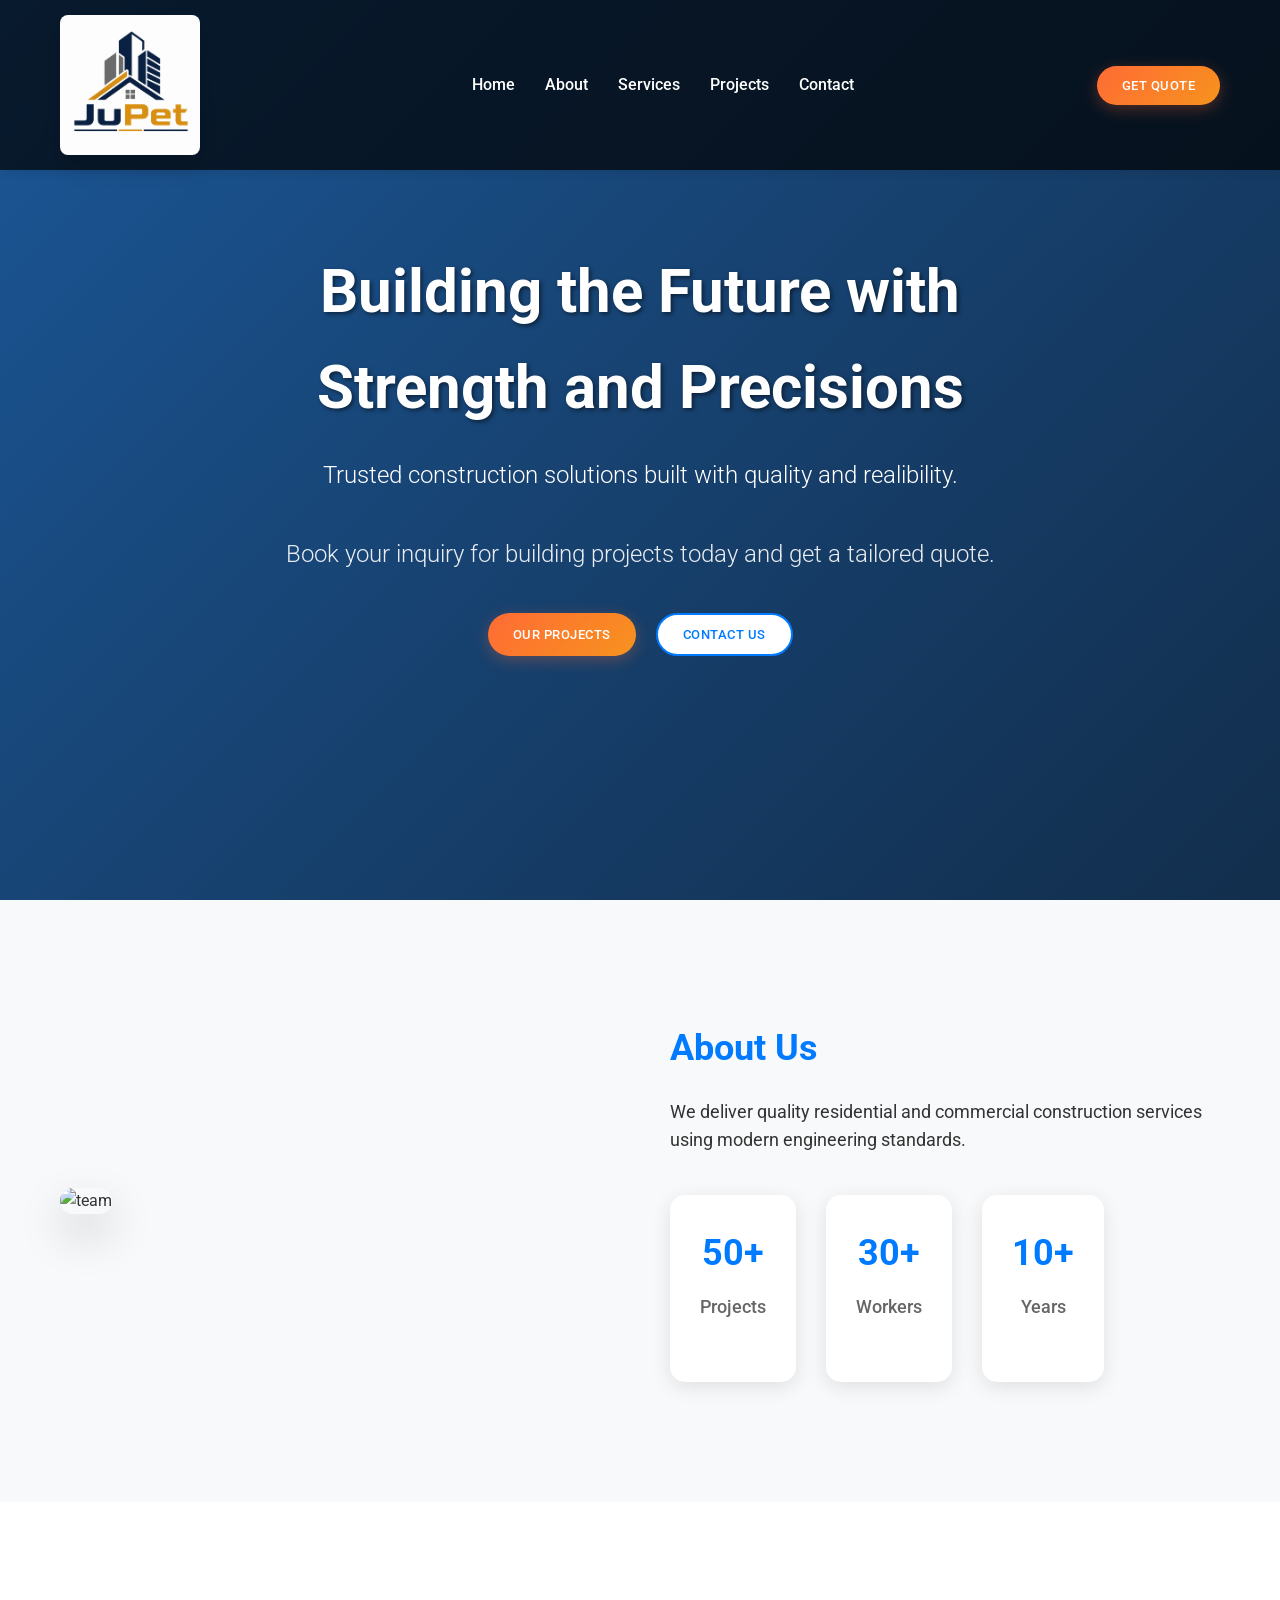
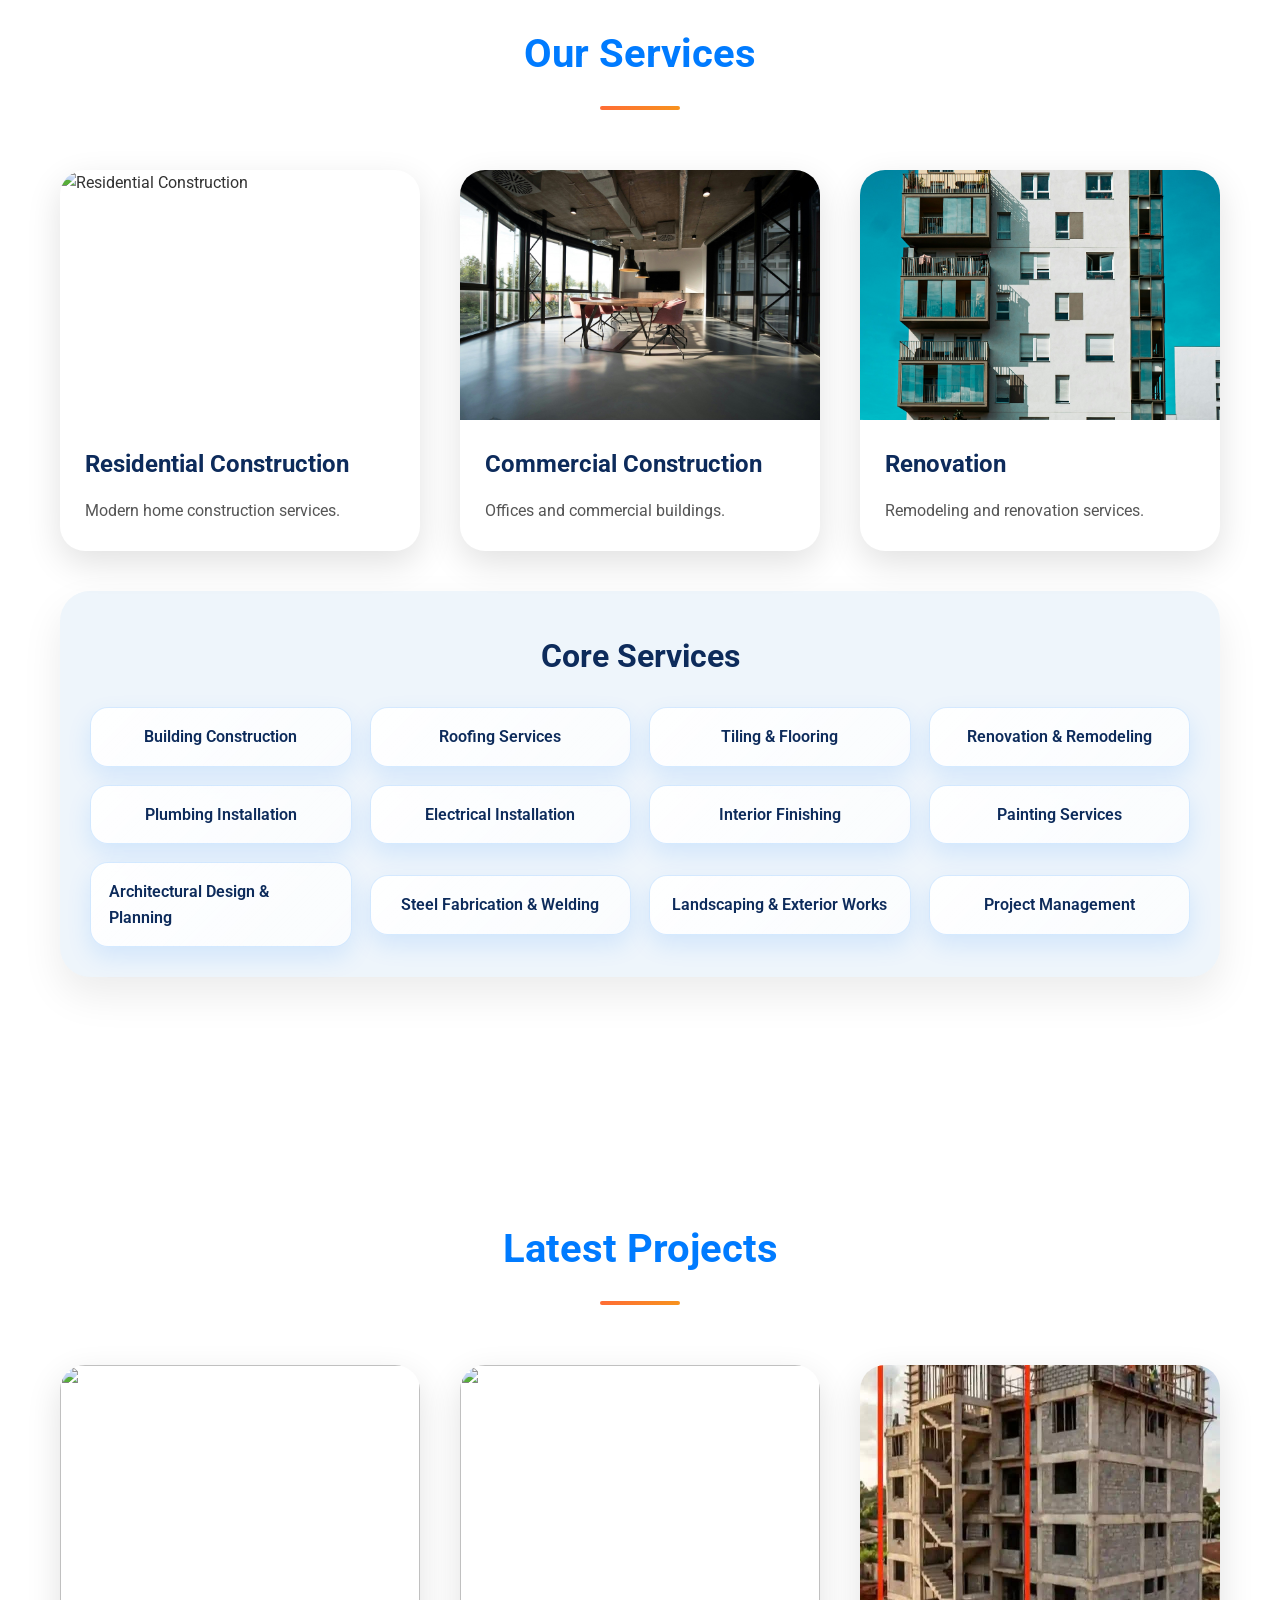
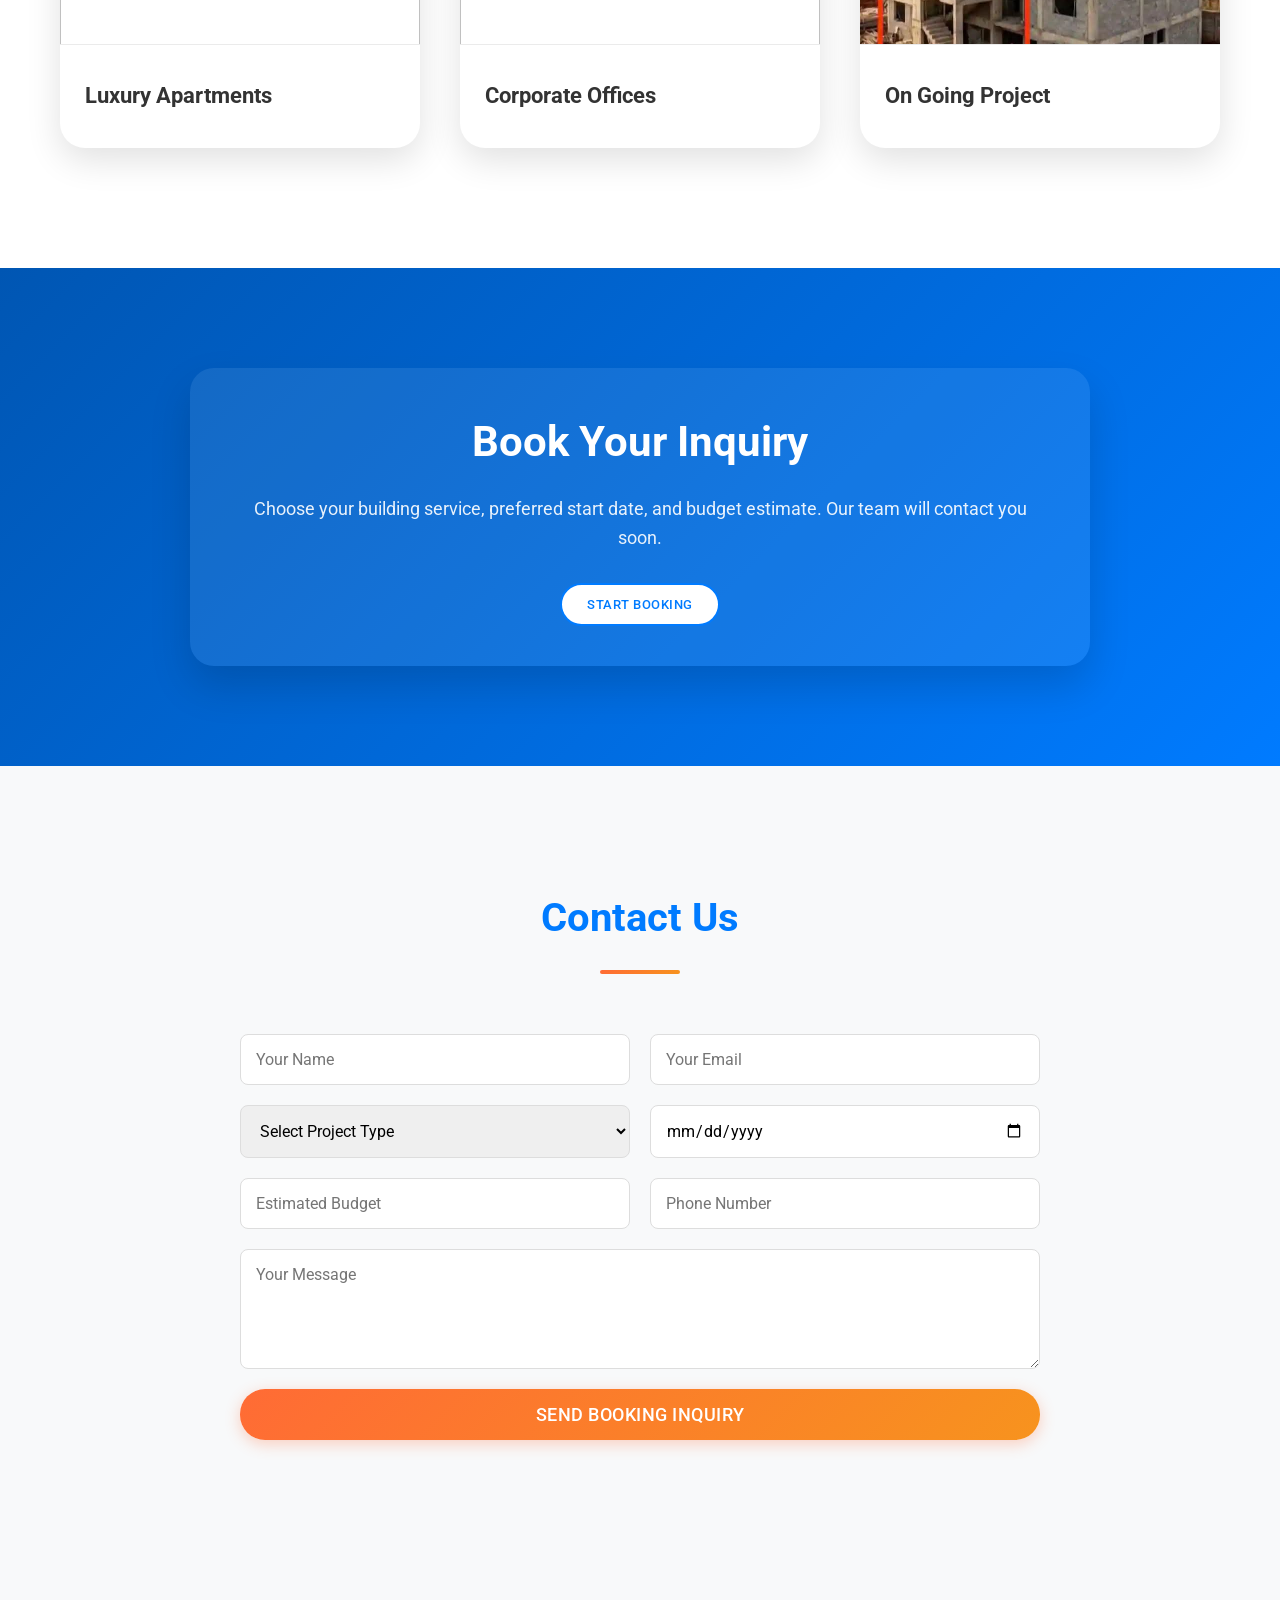
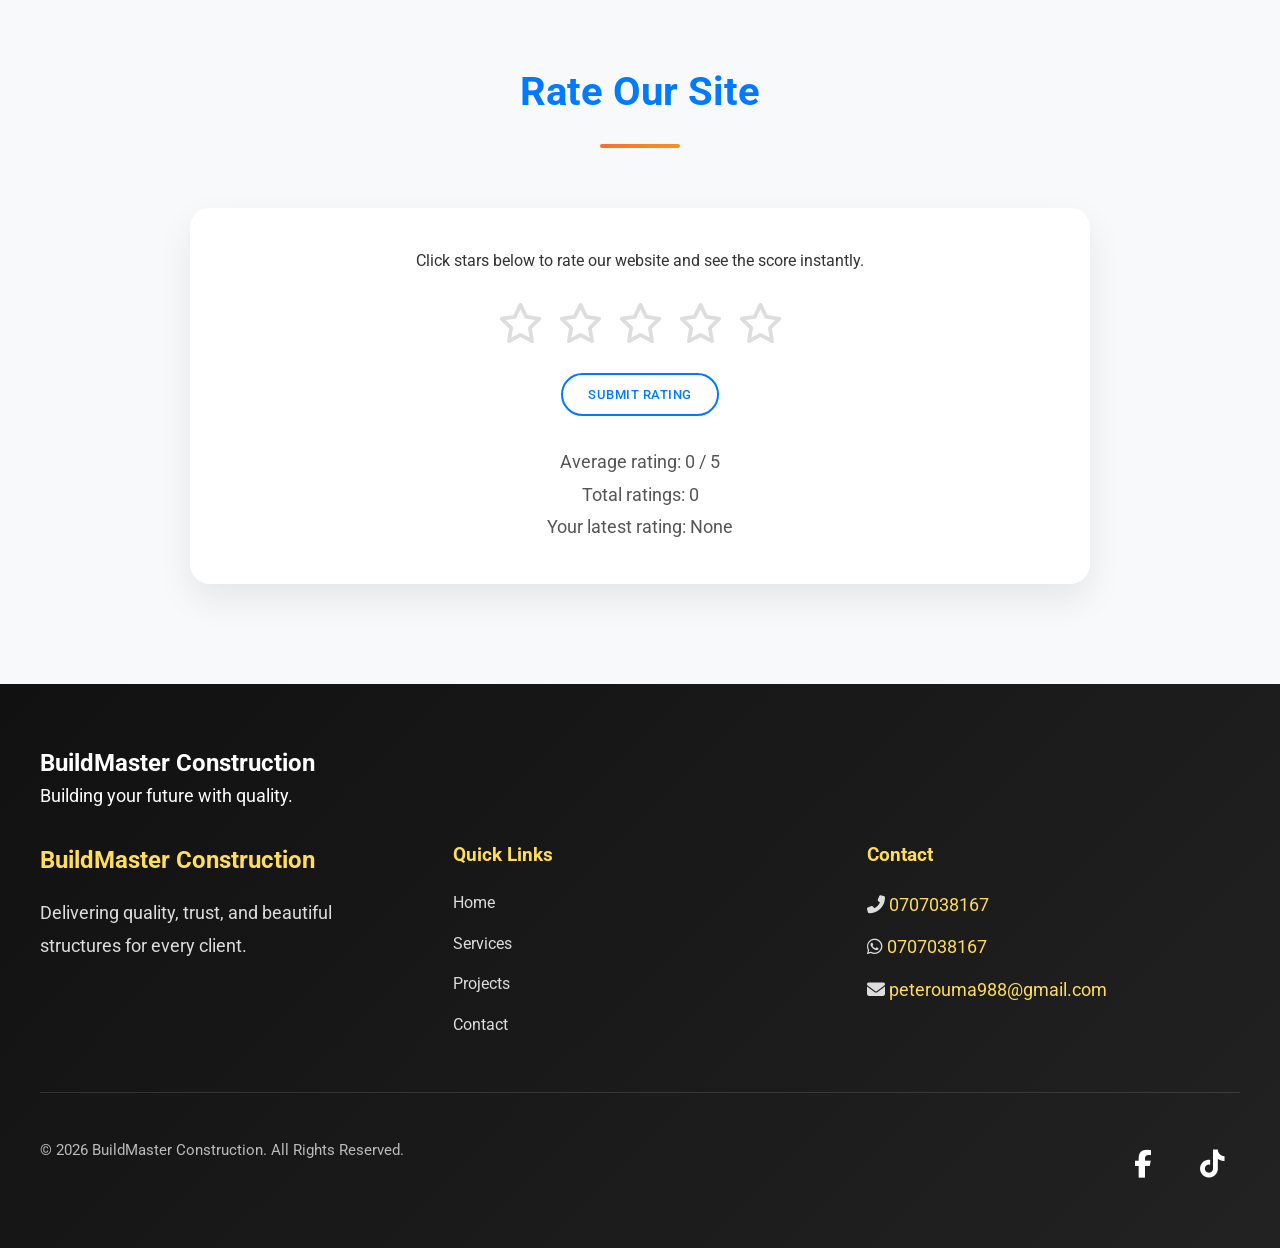
==== index.html @ bfa5f3f5 "Rename Index.html to index.html" ====
<!DOCTYPE html>
<html lang="en">
<head>
    <meta charset="UTF-8">
    <meta name="viewport" content="width=device-width, initial-scale=1.0">
    <title>BuildMaster Construction</title>

    <link rel="stylesheet" href="style.css">

    <link rel="stylesheet"
    href="https://cdnjs.cloudflare.com/ajax/libs/font-awesome/6.5.2/css/all.min.css">

    <link href="https://fonts.googleapis.com/css2?family=Roboto:wght@300;400;500;700&display=swap" rel="stylesheet">
</head>

<body>

<header>

       <div class="logo">
        <a href="#" id="logoLink" style="cursor: pointer;">
            <img src="Images/JuPet_logo.png" alt="BuildMaster Construction logo">
        </a>
    </div>

    <nav>

        <ul>
            <li><a href="#home">Home</a></li>
            <li><a href="#about">About</a></li>
            <li><a href="#services">Services</a></li>
            <li><a href="#projects">Projects</a></li>
            <li><a href="#contact">Contact</a></li>
            <li id="adminNav" style="display: none;"><a href="admin.php"><i class="fas fa-lock-open"></i> Admin</a></li>
            <li id="logoutNav" style="display: none;"><a href="#" id="logoutBtn"><i class="fas fa-sign-out-alt"></i> Logout</a></li>
        </ul>

    </nav>

    <button class="quote-btn" id="quoteBtn">
        Get Quote
    </button>

</header>

<section class="hero" id="home">

    <div class="overlay"></div>

    <div class="hero-content">

        <h1>
            Building the Future with Strength and Precisions
        </h1>

        <p>
            Trusted construction solutions built with quality and realibility.
        </p>

        <p class="booking-header">
            Book your inquiry for building projects today and get a tailored quote.
        </p>

        <div class="hero-buttons">

            <button class="primary-btn" id="projectsBtn">
                Our Projects
            </button>

            <button class="secondary-btn" id="contactBtn">
                Contact Us
            </button>

        </div>

    </div>

</section>

<section class="about" id="about">

    <div class="about-image">
        <img src="images/Rennovation.jpg" alt="team">
    </div>

    <div class="about-content">

        <h2>About Us</h2>

        <p>
            We deliver quality residential and commercial construction
            services using modern engineering standards.
        </p>

        <div class="stats">

            <div class="stat-box">
                <h3>50+</h3>
                <p>Projects</p>
            </div>

            <div class="stat-box">
                <h3>30+</h3>
                <p>Workers</p>
            </div>

            <div class="stat-box">
                <h3>10+</h3>
                <p>Years</p>
            </div>

        </div>

    </div>

</section>

<section class="services" id="services">

    <h2 class="section-title">
        Our Services
    </h2>

    <div class="service-grid">

            <div class="service-card">
            <div class="service-image">
                <img src="Images/House.jpg" alt="Residential Construction">
            </div>
            <div class="service-info">
                <h3>Residential Construction</h3>
                <p>Modern home construction services.</p>
            </div>
        </div>

        <div class="service-card">
            <div class="service-image">
                <img src="Images/Commericial.jpg" alt="Commercial Construction">
            </div>
            <div class="service-info">
                <h3>Commercial Construction</h3>
                <p>Offices and commercial buildings.</p>
            </div>
        </div>

        <div class="service-card">
            <div class="service-image">
                <img src="Images/Residential.jpg" alt="Renovation">
            </div>
            <div class="service-info">
                <h3>Renovation</h3>
                <p>Remodeling and renovation services.</p>
            </div>
        </div>

    </div>
    <div class="other-services">
        <h2>Core Services</h2>
        <div class="other-services-grid">
            <span class="other-service-item">Building Construction</span>
            <span class="other-service-item">Roofing Services</span>
            <span class="other-service-item">Tiling & Flooring</span>
            <span class="other-service-item">Renovation & Remodeling</span>
            <span class="other-service-item">Plumbing Installation</span>
            <span class="other-service-item">Electrical Installation</span>
            <span class="other-service-item">Interior Finishing</span>
            <span class="other-service-item">Painting Services</span>
            <span class="other-service-item">Architectural Design & Planning</span>
            <span class="other-service-item">Steel Fabrication & Welding</span>
            <span class="other-service-item">Landscaping & Exterior Works</span>
            <span class="other-service-item">Project Management</span>
        </div>
    </div>

</section>

<section class="projects" id="projects">

    <h2 class="section-title">
        Latest Projects
    </h2>

    <div class="project-grid">

        <div class="project-card">
            <img src="images/House1.jpg" alt="">
            <div class="project-content">
                <h3>Luxury Apartments</h3>
            </div>
        </div>

        <div class="project-card">
            <img src="images/Apartment.jpg" alt="">
            <div class="project-content">
                <h3>Corporate Offices</h3>
            </div>
        </div>

        <div class="project-card">
            <img src="Images/OngoingS.jpeg" alt="">
            <div class="project-content">
                <h3>On Going Project</h3>
            </div>
        </div>

    </div>
    

</section>

<section class="booking" id="booking">
    <div class="booking-card">
        <h2>Book Your Inquiry</h2>
        <p>Choose your building service, preferred start date, and budget estimate. Our team will contact you soon.</p>
        <button class="secondary-btn" id="bookingBtn">Start Booking</button>
    </div>
</section>


<section class="contact" id="contact">

    <h2 class="section-title">
        Contact Us
    </h2>

    <form id="contactForm">

        <input type="text" id="name"
        placeholder="Your Name" required>

        <input type="email" id="email"
        placeholder="Your Email" required>

        <select id="projectType" required>
            <option value="" disabled selected>Select Project Type</option>
            <option value="Residential Construction">Residential Construction</option>
            <option value="Commercial Construction">Commercial Construction</option>
            <option value="Renovation">Renovation</option>
            <option value="Other">Other</option>
        </select>

        <input type="date" id="preferredDate" required>

        <input type="text" id="budget"
        placeholder="Estimated Budget" required>

        <input type="tel" id="phone"
        placeholder="Phone Number" required>

        <textarea id="message"
        placeholder="Your Message"></textarea>

        <div id="contactStatus" class="contact-status" style="display: none;"></div>

        <button type="submit">
            Send Booking Inquiry
        </button>

    </form>

</section>

<section class="rating" id="rating">
    <h2 class="section-title">Rate Our Site</h2>
    <div class="rating-card">
        <p>Click stars below to rate our website and see the score instantly.</p>
        <div class="star-rating" id="starRating">
            <i class="fa-regular fa-star" data-value="1"></i>
            <i class="fa-regular fa-star" data-value="2"></i>
            <i class="fa-regular fa-star" data-value="3"></i>
            <i class="fa-regular fa-star" data-value="4"></i>
            <i class="fa-regular fa-star" data-value="5"></i>
        </div>
        <button class="secondary-btn" id="ratingSubmitBtn">Submit Rating</button>
        <div class="rating-result" id="ratingResult">
            <p>Average rating: <span id="averageRating">0</span> / 5</p>
            <p>Total ratings: <span id="ratingCount">0</span></p>
            <p>Your latest rating: <span id="userRating">None</span></p>
        </div>
    </div>
</section>

<footer>

    <h2>BuildMaster Construction</h2>

    <p>
        Building your future with quality.
    </p>

    <div class="footer-grid">
        <div class="footer-brand">
            <h2>BuildMaster Construction</h2>
            <p>Delivering quality, trust, and beautiful structures for every client.</p>
        </div>

        <div class="footer-links">
            <h3>Quick Links</h3>
            <a href="#home">Home</a>
            <a href="#services">Services</a>
            <a href="#projects">Projects</a>
            <a href="#contact">Contact</a>
        </div>

        <div class="footer-contact">
            <h3>Contact</h3>
            <p><i class="fas fa-phone-alt"></i> <a href="tel:0707038167">0707038167</a></p>
            <p><i class="fab fa-whatsapp"></i> <a href="https://wa.me/0707038167">0707038167</a></p>
            <p><i class="fas fa-envelope"></i> <a href="mailto:peterouma988@gmail.com">peterouma988@gmail.com</a></p>
        </div>
    </div>

    <div class="footer-bottom">
        <p>© 2026 BuildMaster Construction. All Rights Reserved.</p>
        <div class="social-icons">
            <a href="https://www.facebook.com/dison.juma.9" target="_blank"><i class="fab fa-facebook-f"></i></a>
            <a href="https://www.tiktok.com/@user7626703558722?_r=1&_t=ZS-96SbNIh5CM9" target="_blank"><i class="fab fa-tiktok"></i></a>
        </div>
    </div>

</footer>

<!-- Login Modal -->
<div id="loginModal" class="modal">
    <div class="modal-content">
        <div class="modal-header">
            <h2>Admin Login</h2>
            <span class="close">&times;</span>
        </div>
        <form id="loginForm">
            <div class="form-group">
                <label for="username">Username:</label>
                <input type="text" id="username" name="username" required>
            </div>
            <div class="form-group">
                <label for="password">Password:</label>
                <input type="password" id="password" name="password" required>
            </div>
            <div id="loginError" class="login-error" style="display: none;"></div>
            <button type="submit" class="login-btn">Login</button>
        </form>
    </div>
</div>

<style>
    .modal {
        display: none;
        position: fixed;
        z-index: 9999;
        left: 0;
        top: 0;
        width: 100%;
        height: 100%;
        background-color: rgba(0, 0, 0, 0.5);
        animation: fadeIn 0.3s ease;
    }

    .modal.show {
        display: flex;
        align-items: center;
        justify-content: center;
    }

    .modal-content {
        background-color: white;
        padding: 40px;
        border-radius: 12px;
        box-shadow: 0 4px 20px rgba(0, 0, 0, 0.3);
        width: 100%;
        max-width: 400px;
        animation: slideUp 0.3s ease;
    }

    .modal-header {
        display: flex;
        justify-content: space-between;
        align-items: center;
        margin-bottom: 30px;
        border-bottom: 2px solid #f0f0f0;
        padding-bottom: 15px;
    }

    .modal-header h2 {
        color: #333;
        font-size: 1.5em;
        margin: 0;
    }

    .close {
        font-size: 28px;
        font-weight: bold;
        color: #aaa;
        cursor: pointer;
        transition: color 0.3s ease;
    }

    .close:hover,
    .close:focus {
        color: #000;
    }

    .form-group {
        margin-bottom: 20px;
    }

    .form-group label {
        display: block;
        margin-bottom: 8px;
        color: #333;
        font-weight: 600;
        font-size: 0.95em;
    }

    .form-group input {
        width: 100%;
        padding: 12px;
        border: 2px solid #ddd;
        border-radius: 6px;
        font-size: 1em;
        transition: border-color 0.3s ease;
        font-family: 'Roboto', sans-serif;
    }

    .form-group input:focus {
        outline: none;
        border-color: #667eea;
        box-shadow: 0 0 0 3px rgba(102, 126, 234, 0.1);
    }

    .login-error {
        background-color: #ffebee;
        color: #c62828;
        padding: 12px;
        border-radius: 6px;
        margin-bottom: 15px;
        border-left: 4px solid #c62828;
        font-size: 0.9em;
    }

    .login-btn {
        width: 100%;
        padding: 12px;
        background: linear-gradient(135deg, #667eea 0%, #764ba2 100%);
        color: white;
        border: none;
        border-radius: 6px;
        font-size: 1em;
        font-weight: 600;
        cursor: pointer;
        transition: transform 0.2s ease, box-shadow 0.2s ease;
    }

    .login-btn:hover {
        transform: translateY(-2px);
        box-shadow: 0 4px 12px rgba(102, 126, 234, 0.4);
    }

    .login-btn:active {
        transform: translateY(0);
    }

    .contact-status {
        margin: 10px 0 0;
        padding: 12px 14px;
        border-radius: 8px;
        font-size: 0.95em;
        line-height: 1.4;
        display: none;
    }

    .contact-status.success {
        background-color: #e6ffed;
        color: #1f7a2b;
        border: 1px solid #8ee3a8;
    }

    .contact-status.error {
        background-color: #ffe6e6;
        color: #9f1f2b;
        border: 1px solid #e38e8e;
    }

    @keyframes fadeIn {
        from {
            opacity: 0;
        }
        to {
            opacity: 1;
        }
    }

    @keyframes slideUp {
        from {
            transform: translateY(20px);
            opacity: 0;
        }
        to {
            transform: translateY(0);
            opacity: 1;
        }
    }
</style>

<script src="script.js"></script>

</body>
</html>
---- style.css ----
*{
    margin:0;
    padding:0;
    box-sizing:border-box;
    font-family:'Roboto', sans-serif;
    scroll-behavior:smooth;
}

body{
    background:#f8f9fa;
    color:#333;
    line-height:1.6;
}

header{
    position:fixed;
    width:100%;
    top:0;
    left:0;
    display:flex;
    justify-content:space-between;
    align-items:center;
    padding:15px 60px;
    background:linear-gradient(135deg, #007bff, #0056b3);
    box-shadow:0 2px 10px rgba(0,0,0,0.1);
    z-index:1000;
    transition:background 0.3s ease;
}

.logo{
    display:flex;
    align-items:center;
    gap:12px;
}

.logo img{
    width:140px;
    max-width:100%;
    height:auto;
    display:block;
    border-radius:8px;
    box-shadow:0 10px 25px rgba(0,0,0,0.18);
    transition:transform 0.3s ease, filter 0.3s ease;
}

.logo img:hover{
    transform:translateY(-2px) scale(1.02);
    filter:brightness(1.05);
}

nav ul{
    display:flex;
    list-style:none;
}

nav ul li{
    margin-left:30px;
}

nav ul li a{
    text-decoration:none;
    color:white;
    font-weight:500;
    transition:color 0.3s ease;
}

nav ul li a:hover{
    color:#ffdd57;
}

.quote-btn,
.primary-btn,
.secondary-btn,
.contact button{
    padding:12px 25px;
    border:none;
    border-radius:25px;
    cursor:pointer;
    font-weight:500;
    transition:all 0.3s ease;
    text-transform:uppercase;
    letter-spacing:0.5px;
}

.quote-btn,
.primary-btn,
.contact button{
    background:linear-gradient(135deg, #ff6b35, #f7931e);
    color:white;
    box-shadow:0 4px 15px rgba(255, 107, 53, 0.3);
}

.quote-btn:hover,
.primary-btn:hover,
.contact button:hover{
    transform:translateY(-2px);
    box-shadow:0 6px 20px rgba(255, 107, 53, 0.4);
}

.secondary-btn{
    background:white;
    color:#007bff;
    border:2px solid #007bff;
}

.secondary-btn:hover{
    background:#007bff;
    color:white;
}

.hero{
    height:100vh;
    background:linear-gradient(135deg, rgba(0,123,255,0.82), rgba(0,86,179,0.82)), url('images/hero.jpg');
    background-size:cover;
    background-position:center;
    background-repeat:no-repeat;
    display:flex;
    align-items:center;
    justify-content:center;
    position:relative;
}

.overlay{
    position:absolute;
    width:100%;
    height:100%;
    background:linear-gradient(135deg, rgba(0,0,0,0.4), rgba(0,0,0,0.6));
}

.hero-content{
    position:relative;
    color:white;
    text-align:center;
    z-index:1;
    max-width:800px;
    padding:0 20px;
}

.hero-content h1{
    font-size:60px;
    margin-bottom:20px;
    font-weight:700;
    text-shadow:2px 2px 4px rgba(0,0,0,0.5);
}

.hero-content p{
    font-size:24px;
    margin-bottom:40px;
    font-weight:300;
}

.hero-buttons{
    display:flex;
    justify-content:center;
    gap:20px;
}

.section-title{
    text-align:center;
    margin-bottom:60px;
    font-size:40px;
    font-weight:700;
    color:#007bff;
    position:relative;
}

.section-title::after{
    content:'';
    display:block;
    width:80px;
    height:4px;
    background:linear-gradient(135deg, #ff6b35, #f7931e);
    margin:20px auto 0;
    border-radius:2px;
}

.about,
.services,
.projects,
.contact{
    padding:120px 60px;
    background:white;
}

.about{
    background:#f8f9fa;
}

.about{
    display:grid;
    grid-template-columns:1fr 1fr;
    gap:60px;
    align-items:center;
}

.about img{
    width:100%;
    border-radius:28px;
    box-shadow:0 20px 45px rgba(0,0,0,0.18);
    transition:transform 0.4s ease, filter 0.4s ease, box-shadow 0.4s ease;
    filter:saturate(1.05);
}

.about img:hover{
    transform:translateY(-10px) scale(1.02);
    filter:saturate(1.12) brightness(1.03);
    box-shadow:0 25px 55px rgba(0,0,0,0.22);
}

.about-content h2{
    font-size:36px;
    margin-bottom:20px;
    color:#007bff;
}

.about-content p{
    font-size:18px;
    margin-bottom:30px;
}

.stats{
    display:flex;
    gap:30px;
    margin-top:40px;
}

.stat-box{
    background:white;
    padding:30px;
    border-radius:15px;
    box-shadow:0 5px 20px rgba(0,0,0,0.1);
    text-align:center;
    transition:transform 0.3s ease;
}

.stat-box:hover{
    transform:translateY(-5px);
}

.stat-box h3{
    font-size:36px;
    color:#007bff;
    margin-bottom:10px;
}

.stat-box p{
    font-weight:500;
    color:#666;
}

.service-grid,
.project-grid{
    display:grid;
    grid-template-columns:repeat(auto-fit,minmax(300px,1fr));
    gap:40px;
}

.service-card,
.project-card{
    background:white;
    border-radius:25px;
    overflow:hidden;
    box-shadow:0 12px 35px rgba(0,0,0,0.12);
    transition:all 0.35s ease;
}

.service-card:hover,
.project-card:hover{
    transform:translateY(-12px);
    box-shadow:0 18px 45px rgba(0,0,0,0.22);
}

.service-card{
    text-align:left;
    display:flex;
    flex-direction:column;
}

.service-image{
    position:relative;
    overflow:hidden;
}

.service-image img{
    width:100%;
    height:250px;
    object-fit:cover;
    display:block;
    transition:transform 0.4s ease, filter 0.4s ease;
}

.service-card:hover .service-image img{
    transform:scale(1.06);
    filter:brightness(1.04);
}

.service-info{
    padding:25px;
}

.service-card h3{
    font-size:24px;
    margin-bottom:14px;
    color:#0d2b5b;
}

.service-card p{
    color:#555;
    line-height:1.8;
}

.other-services{
    background:#eef5fb;
    padding:40px 30px 30px;
    border-radius:30px;
    box-shadow:0 18px 40px rgba(0,0,0,0.08);
    margin-top:40px;
}

.other-services h2{
    text-align:center;
    font-size:32px;
    font-weight:700;
    color:#0d2b5b;
    margin-bottom:25px;
}

.other-services-grid{
    display:grid;
    grid-template-columns:repeat(auto-fit,minmax(220px,1fr));
    gap:18px;
    align-items:center;
}

.other-service-item{
    display:inline-flex;
    align-items:center;
    justify-content:center;
    padding:16px 18px;
    border-radius:18px;
    background:linear-gradient(135deg, rgba(255,255,255,0.95), rgba(255,255,255,0.7));
    border:1px solid rgba(0,123,255,0.16);
    color:#0d2b5b;
    font-weight:600;
    box-shadow:0 10px 25px rgba(0,123,255,0.12);
    transition:transform 0.25s ease, box-shadow 0.25s ease, border-color 0.25s ease;
}

.other-service-item:hover{
    transform:translateY(-4px);
    box-shadow:0 18px 30px rgba(0,123,255,0.18);
    border-color:rgba(0,123,255,0.3);
}

.project-card img{
    width:100%;
    height:280px;
    object-fit:cover;
    transition:transform 0.4s ease, filter 0.4s ease;
    border-bottom:1px solid rgba(0,0,0,0.08);
}

.project-card:hover img{
    transform:scale(1.08);
    filter:brightness(1.05);
}

.project-content{
    padding:25px;
}

.project-content h3{
    font-size:22px;
    margin-bottom:10px;
    color:#333;
}

.contact{
    background:#f8f9fa;
}

.contact form{
    max-width:800px;
    margin:auto;
    display:grid;
    grid-template-columns:1fr 1fr;
    gap:20px;
}

.contact input,
.contact textarea,
.contact select{
    padding:15px;
    border:1px solid #ddd;
    border-radius:8px;
    font-size:16px;
    transition:border-color 0.3s ease;
}

.booking-header{
    font-size:18px;
    margin-top:20px;
    color:rgba(255,255,255,0.9);
}

.contact input:focus,
.contact textarea:focus,
.contact select:focus{
    outline:none;
    border-color:#007bff;
    box-shadow:0 0 5px rgba(0,123,255,0.3);
}

.contact textarea{
    grid-column:span 2;
    resize:vertical;
    min-height:120px;
}

.contact button{
    grid-column:span 2;
    padding:15px;
    font-size:18px;
}

.booking{
    padding:100px 60px;
    background:linear-gradient(135deg, #0056b3, #007bff);
    color:white;
    text-align:center;
}

.booking-card{
    max-width:900px;
    margin:auto;
    padding:40px;
    border-radius:24px;
    background:rgba(255,255,255,0.08);
    box-shadow:0 20px 40px rgba(0,0,0,0.15);
}

.booking-card h2{
    font-size:42px;
    margin-bottom:20px;
}

.booking-card p{
    font-size:18px;
    margin-bottom:30px;
    color:rgba(255,255,255,0.9);
}

.rating{
    padding:100px 60px;
    background:#f8f9fa;
}

.rating-card{
    max-width:900px;
    margin:auto;
    padding:40px;
    border-radius:20px;
    background:white;
    box-shadow:0 15px 35px rgba(0,0,0,0.08);
    text-align:center;
}

.star-rating{
    display:flex;
    justify-content:center;
    gap:15px;
    margin:30px 0;
}

.star-rating i{
    font-size:40px;
    color:#ddd;
    cursor:pointer;
    transition:color 0.2s ease, transform 0.2s ease;
}

.star-rating i.selected,
.star-rating i:hover,
.star-rating i:hover ~ i{
    color:#ffbf00;
}

.rating-result{
    margin-top:30px;
    color:#555;
    font-size:18px;
    line-height:1.8;
}

footer{
    background:linear-gradient(135deg, #111, #222);
    color:white;
    padding:60px 40px;
}

.footer-grid{
    display:grid;
    grid-template-columns:repeat(3, minmax(220px, 1fr));
    gap:40px;
    margin-bottom:40px;
}

.footer-brand h2,
.footer-links h3,
.footer-contact h3{
    margin-bottom:18px;
    color:#ffdd57;
}

.footer-brand p,
.footer-links a,
.footer-contact p{
    color:#ddd;
    line-height:1.8;
}

.footer-links a{
    display:block;
    margin-bottom:12px;
    color:#ddd;
    text-decoration:none;
    transition:color 0.3s ease;
}

.footer-links a:hover{
    color:#ffb347;
}

.footer-contact p{
    margin:10px 0;
}

.footer-contact a{
    color:#ffdd57;
    text-decoration:none;
}

.footer-bottom{
    display:flex;
    flex-wrap:wrap;
    justify-content:space-between;
    align-items:center;
    gap:20px;
    border-top:1px solid rgba(255,255,255,0.12);
    padding-top:20px;
}

.footer-bottom p{
    margin:0;
    color:#bbb;
    font-size:15px;
}

.social-icons{
    display:flex;
    justify-content:flex-end;
    gap:18px;
}

.social-icons a{
    color:#bbb;
    font-size:22px;
    transition:transform 0.3s ease, color 0.3s ease;
}

.social-icons a:hover{
    transform:translateY(-2px);
    color:#ffdd57;
}

footer p{
    font-size:18px;
    margin-bottom:30px;
}

.contact-info{
    margin-bottom:30px;
}

.contact-info p{
    margin:10px 0;
    font-size:16px;
}

.contact-info a{
    color:#ffdd57;
    text-decoration:none;
    font-weight:500;
}

.contact-info a:hover{
    text-decoration:underline;
}

.social-icons{
    margin-top:30px;
}

.social-icons a{
    color:white;
    margin:0 15px;
    font-size:28px;
    transition:transform 0.3s ease;
    cursor:pointer;
    text-decoration:none;
}

.social-icons a:hover{
    transform:scale(1.2);
    color:#ffdd57;
}

@media(max-width:768px){
    header{
        flex-wrap:wrap;
        padding:14px 18px;
        justify-content:space-between;
        align-items:center;
        gap:10px;
    }

    .logo{
        justify-content:flex-start;
    }

    .logo img{
        width:120px;
    }

    nav ul{
        display:flex;
        flex-wrap:wrap;
        justify-content:center;
        gap:12px;
        margin-top:0;
        text-align:center;
    }

    nav ul li{
        margin:0;
    }

    nav ul li a{
        font-size:14px;
    }

    .quote-btn{
        padding:10px 18px;
        font-size:13px;
        width:100%;
        max-width:240px;
        margin:auto;
    }

    .hero-content h1{
        font-size:40px;
    }

    .about{
        grid-template-columns:1fr;
        text-align:center;
    }

    .hero-buttons{
        flex-direction:column;
    }

    .contact form{
        grid-template-columns:1fr;
    }

    .contact textarea,
    .contact button{
        grid-column:span 1;
    }

    .stats{
        flex-direction:column;
    }
}

@media(max-width:600px){
    header{
        padding:12px 14px;
        gap:8px;
    }

    .logo img{
        width:100px;
    }

    nav ul{
        justify-content:center;
        gap:10px;
    }

    .quote-btn{
        max-width:100%;
    }

    .hero-content h1{
        font-size:32px;
    }
}
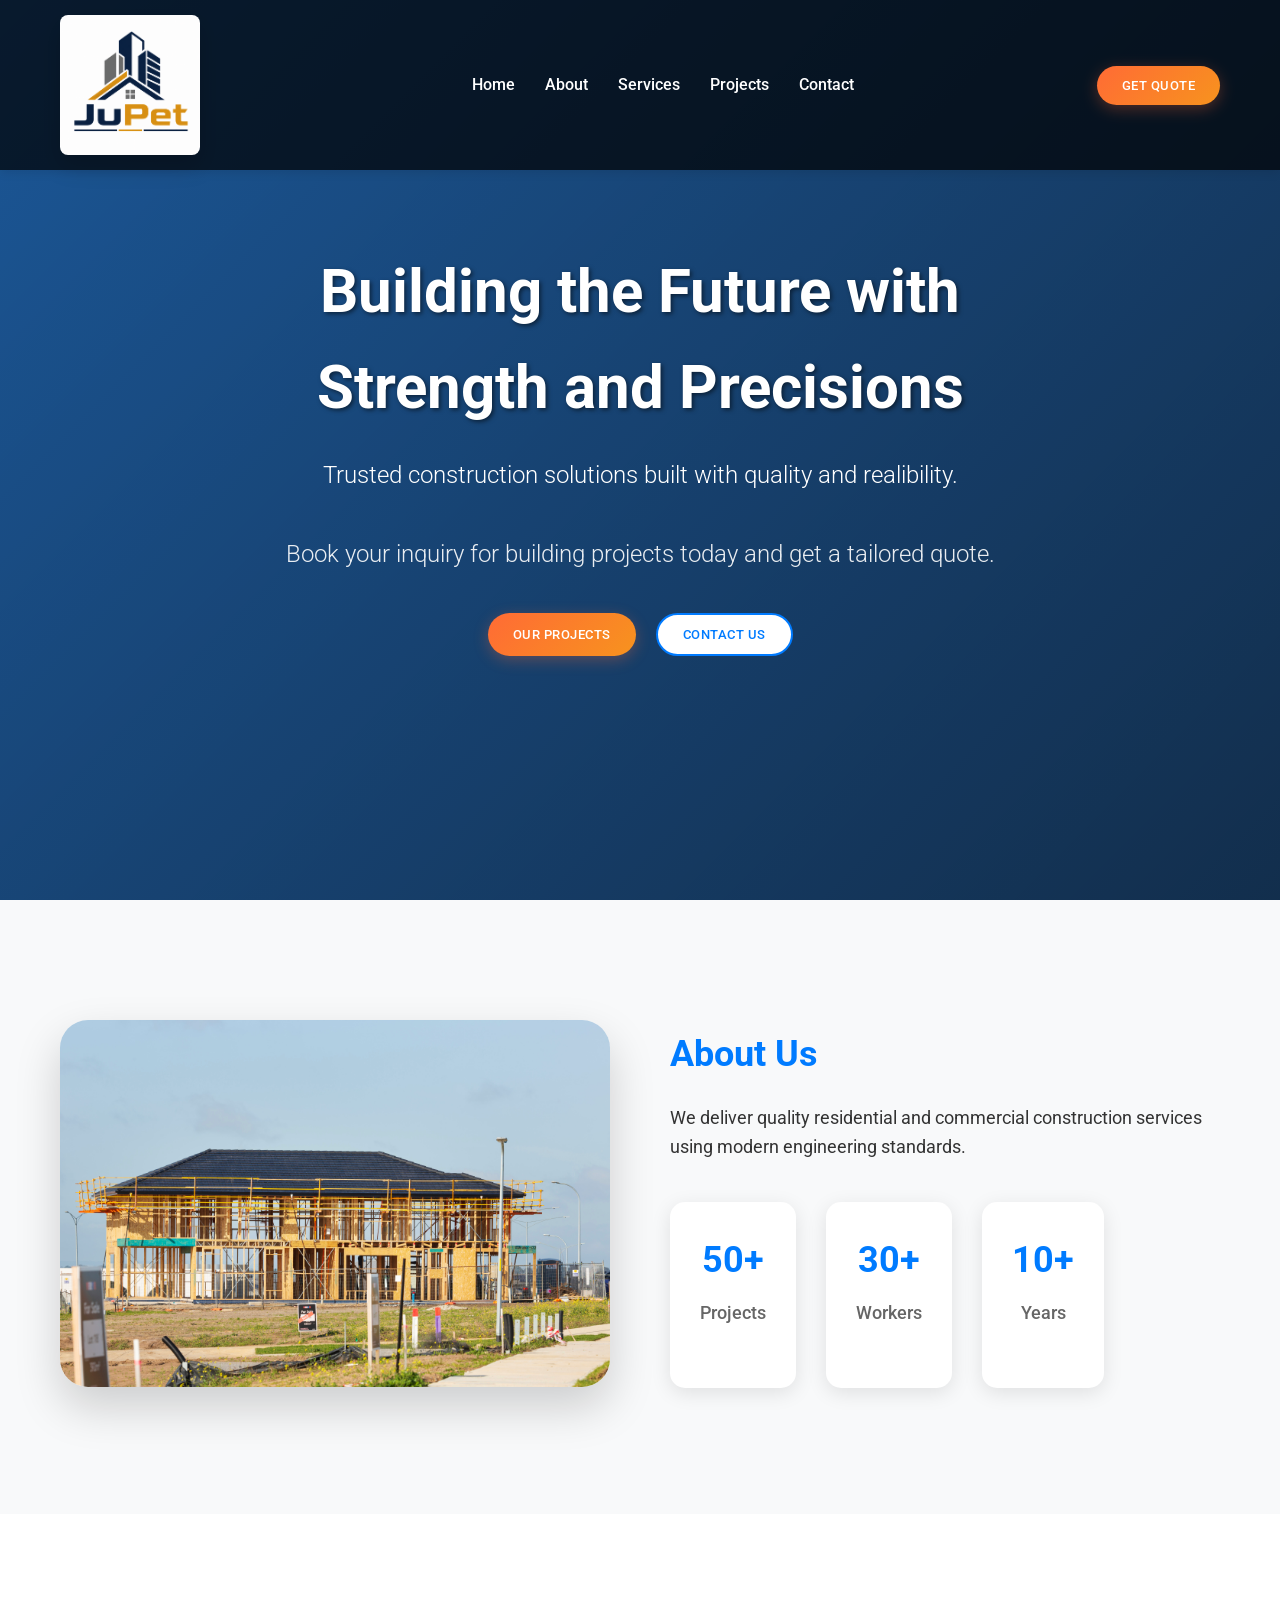
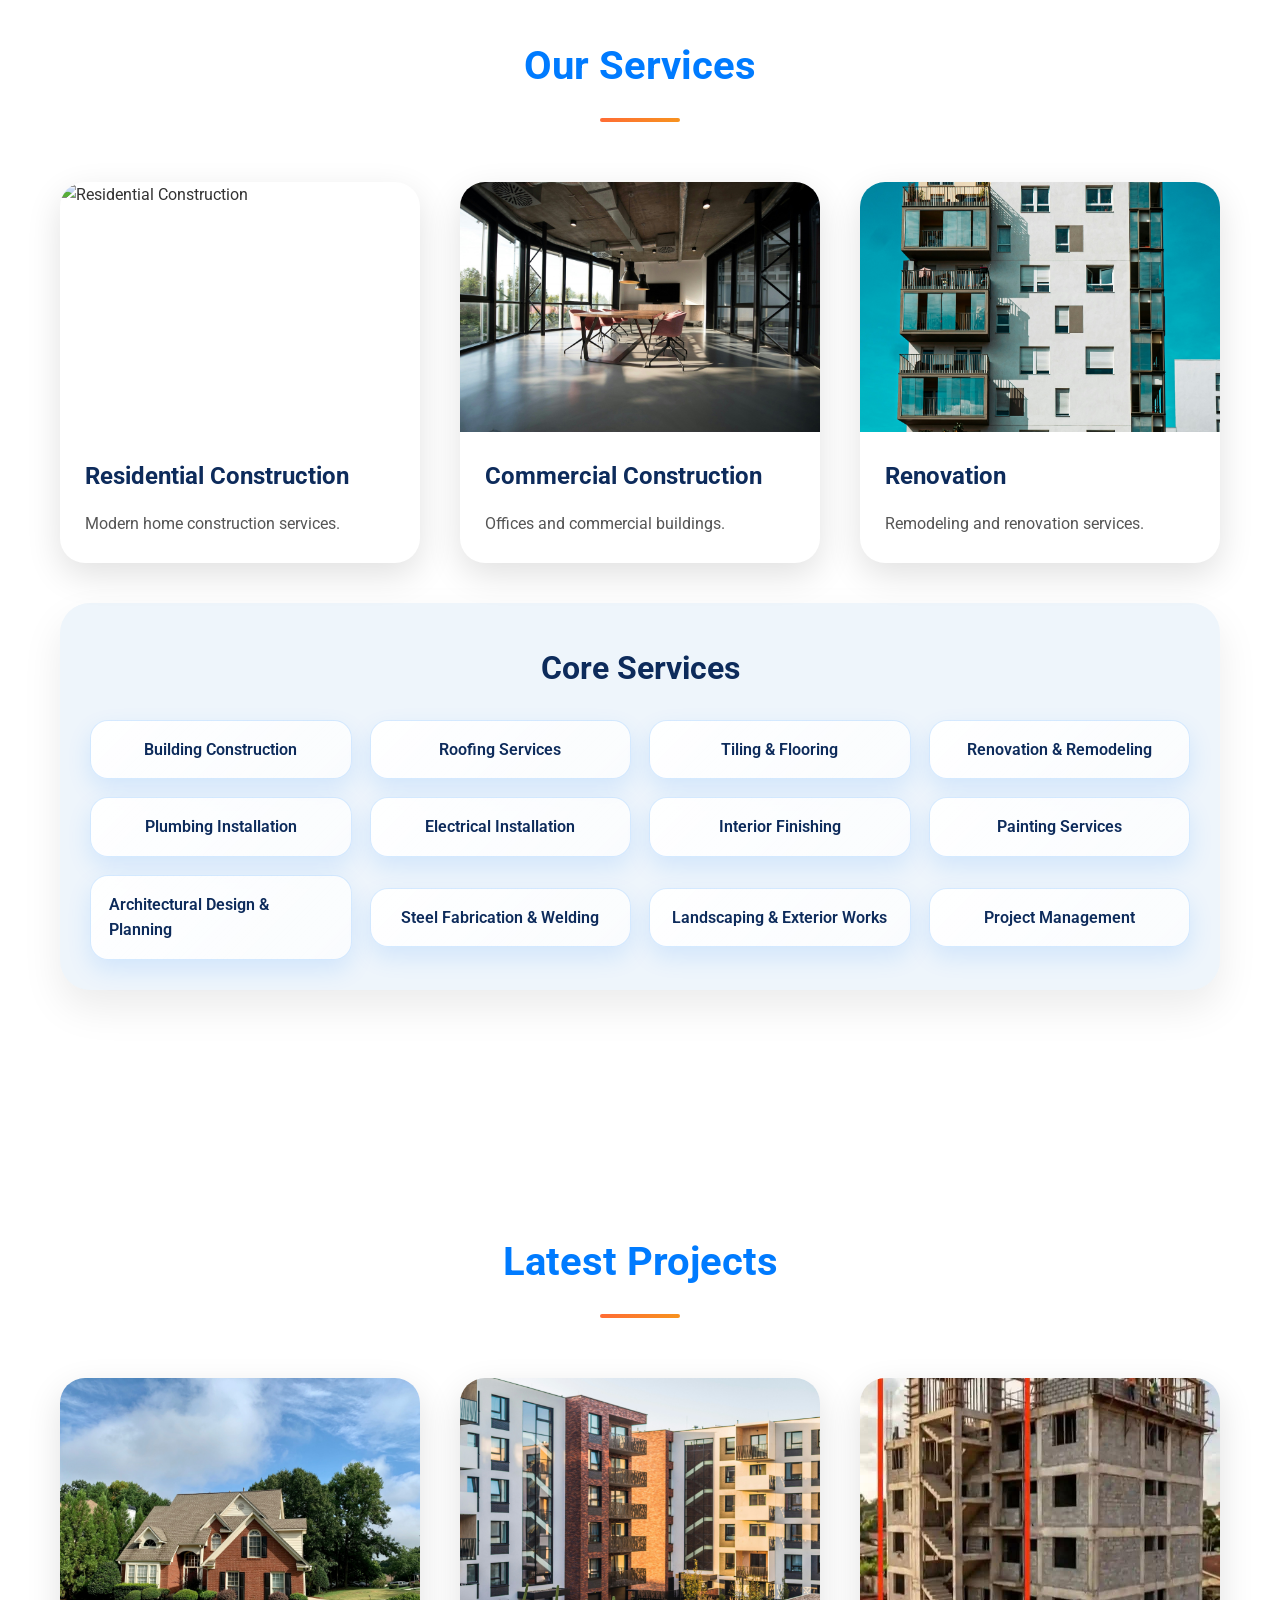
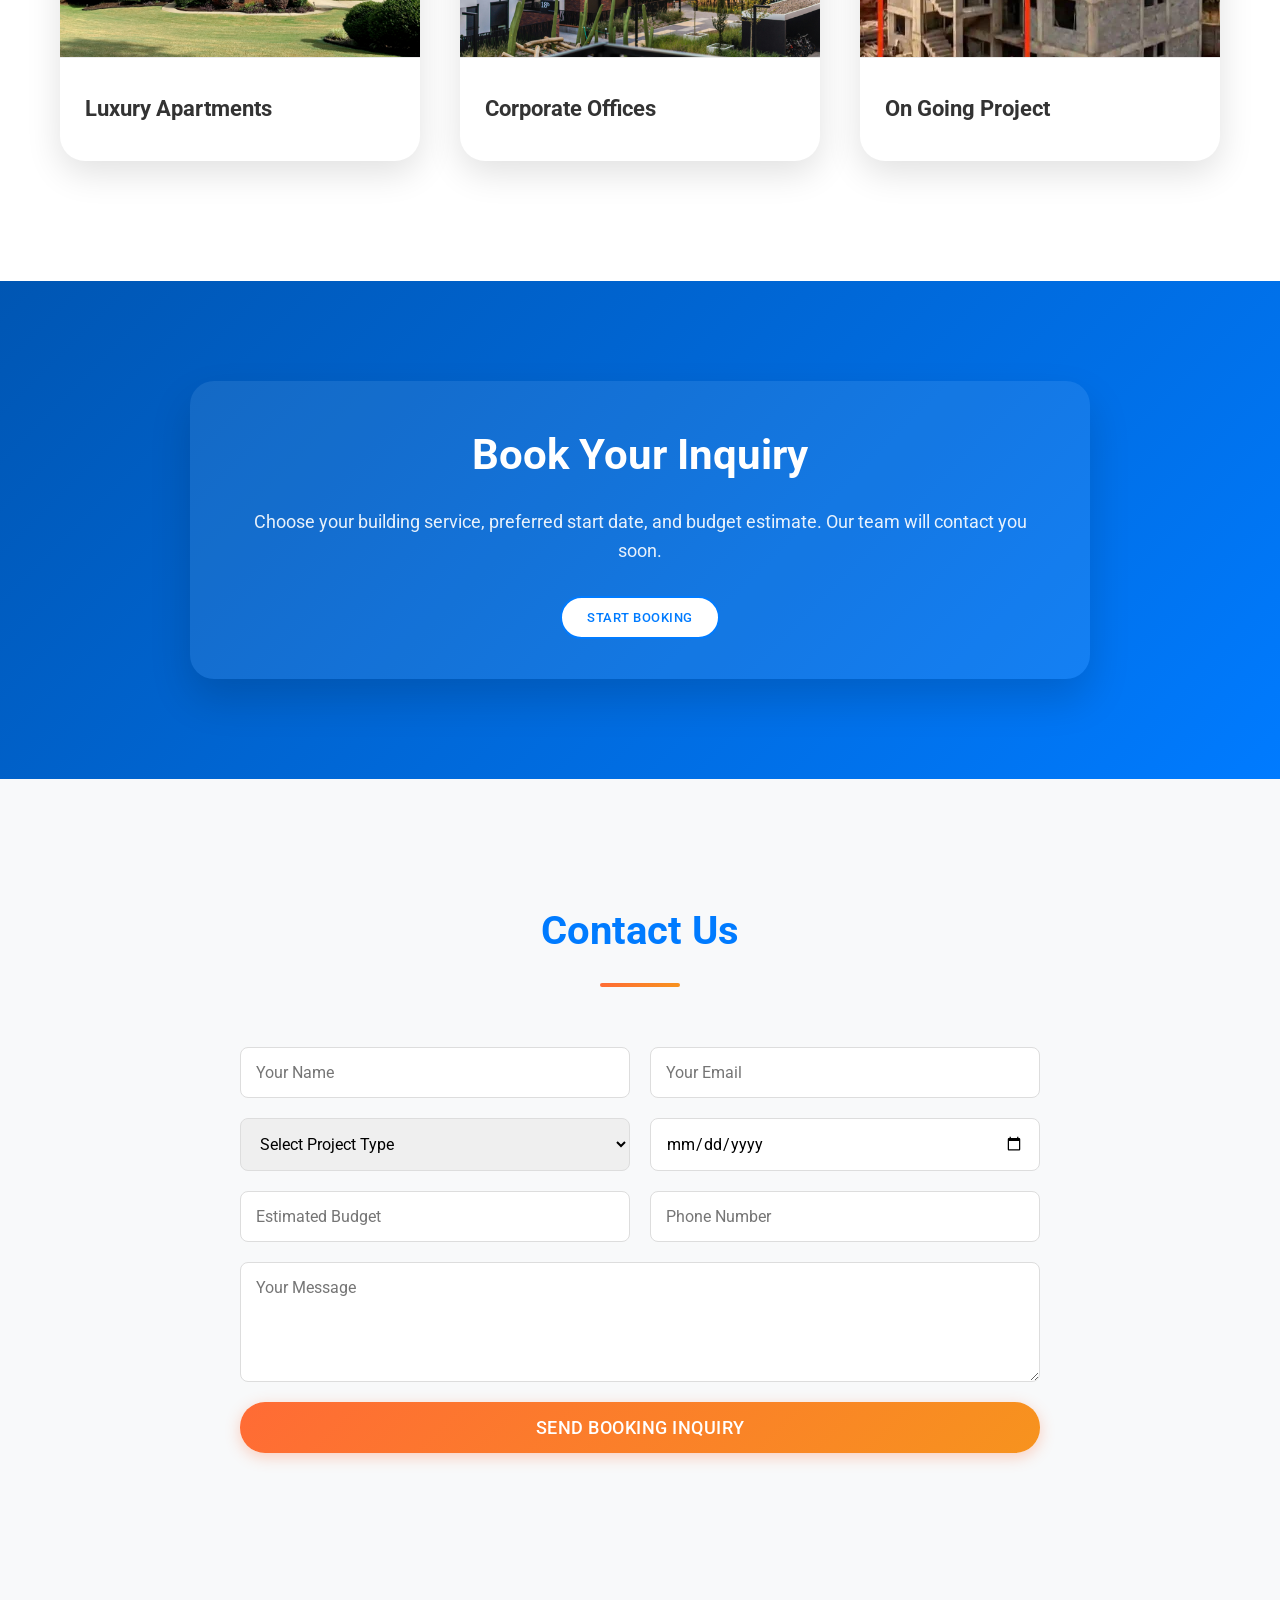
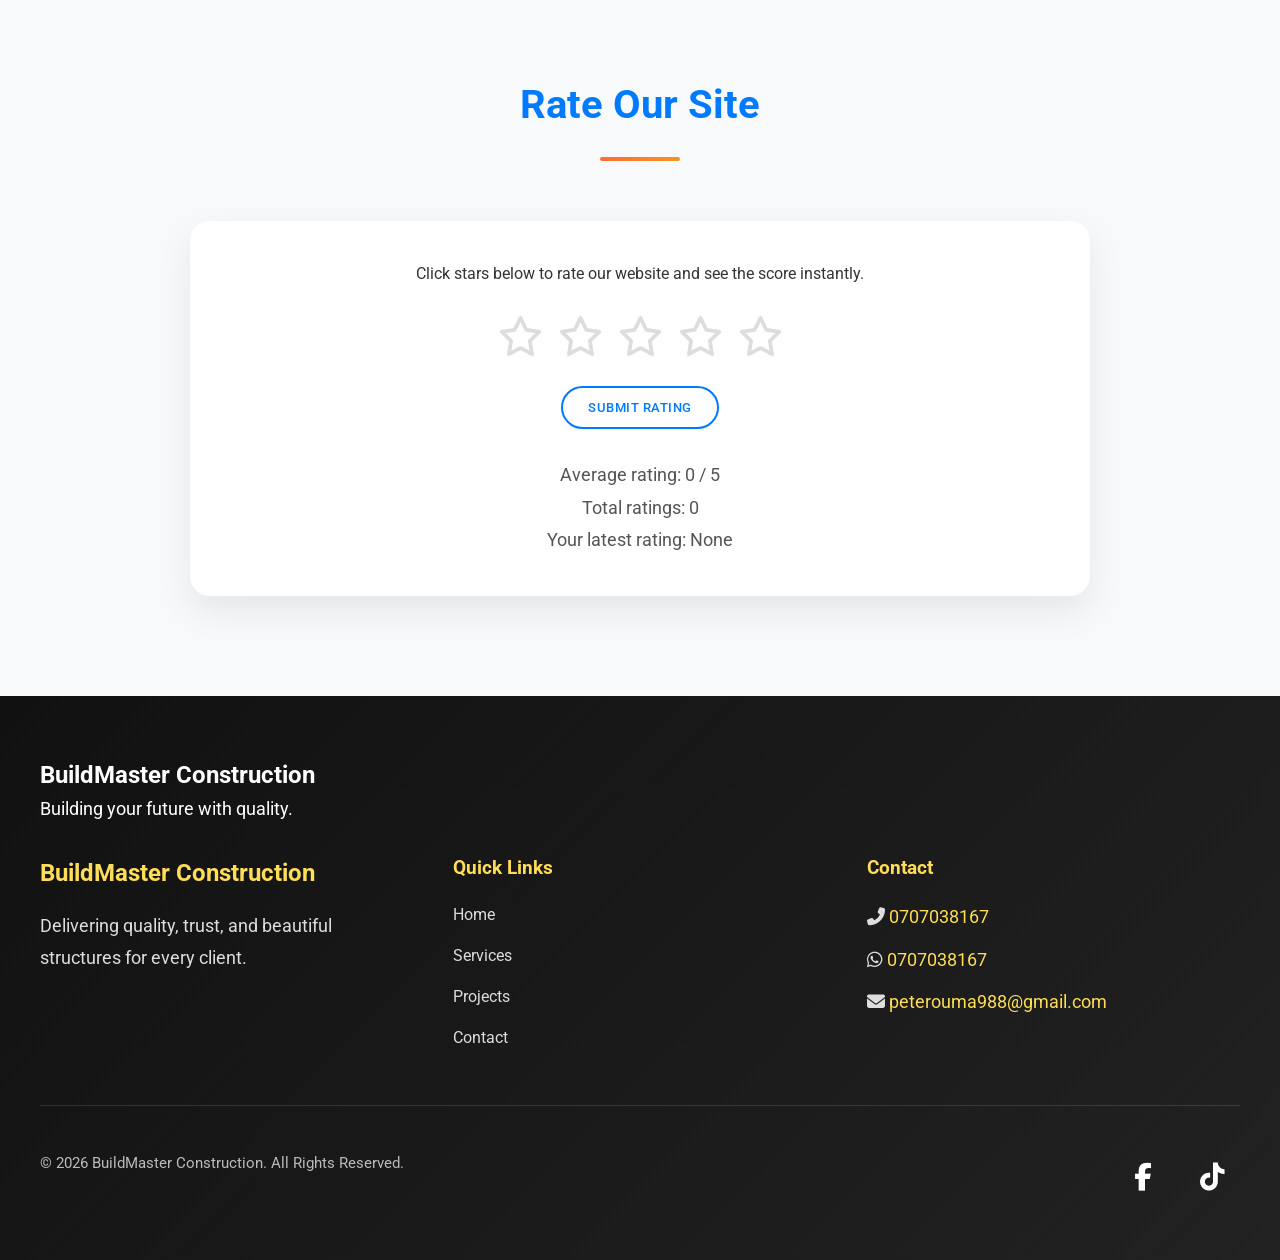
==== commit c3cb0849: "Update index.html" ====
--- a/index.html
+++ b/index.html
@@ -80,7 +80,7 @@
 <section class="about" id="about">
 
     <div class="about-image">
-        <img src="images/Rennovation.jpg" alt="team">
+        <img src="Images/Rennovation.jpg" alt="team">
     </div>
 
     <div class="about-content">
@@ -183,14 +183,14 @@
     <div class="project-grid">
 
         <div class="project-card">
-            <img src="images/House1.jpg" alt="">
+            <img src="Images/House1.jpg" alt="">
             <div class="project-content">
                 <h3>Luxury Apartments</h3>
             </div>
         </div>
 
         <div class="project-card">
-            <img src="images/Apartment.jpg" alt="">
+            <img src="Images/Apartment.jpg" alt="">
             <div class="project-content">
                 <h3>Corporate Offices</h3>
             </div>
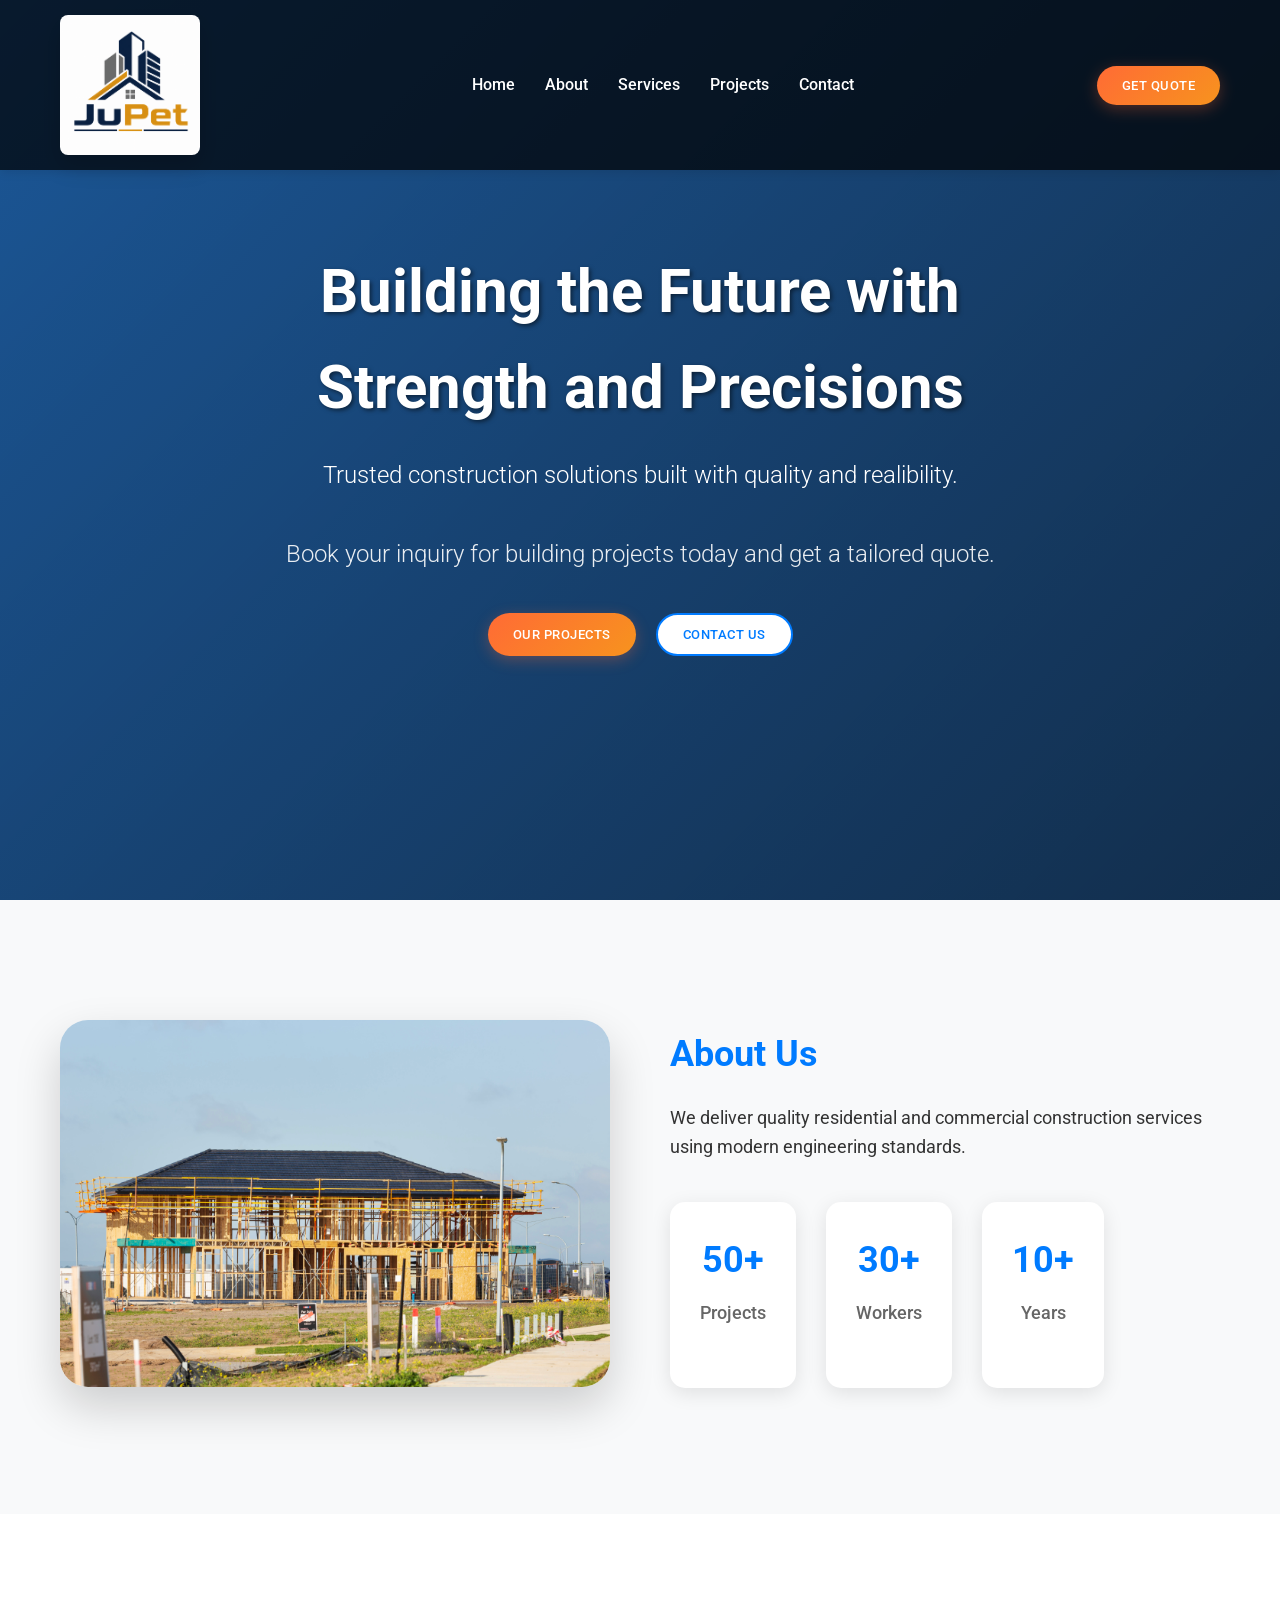
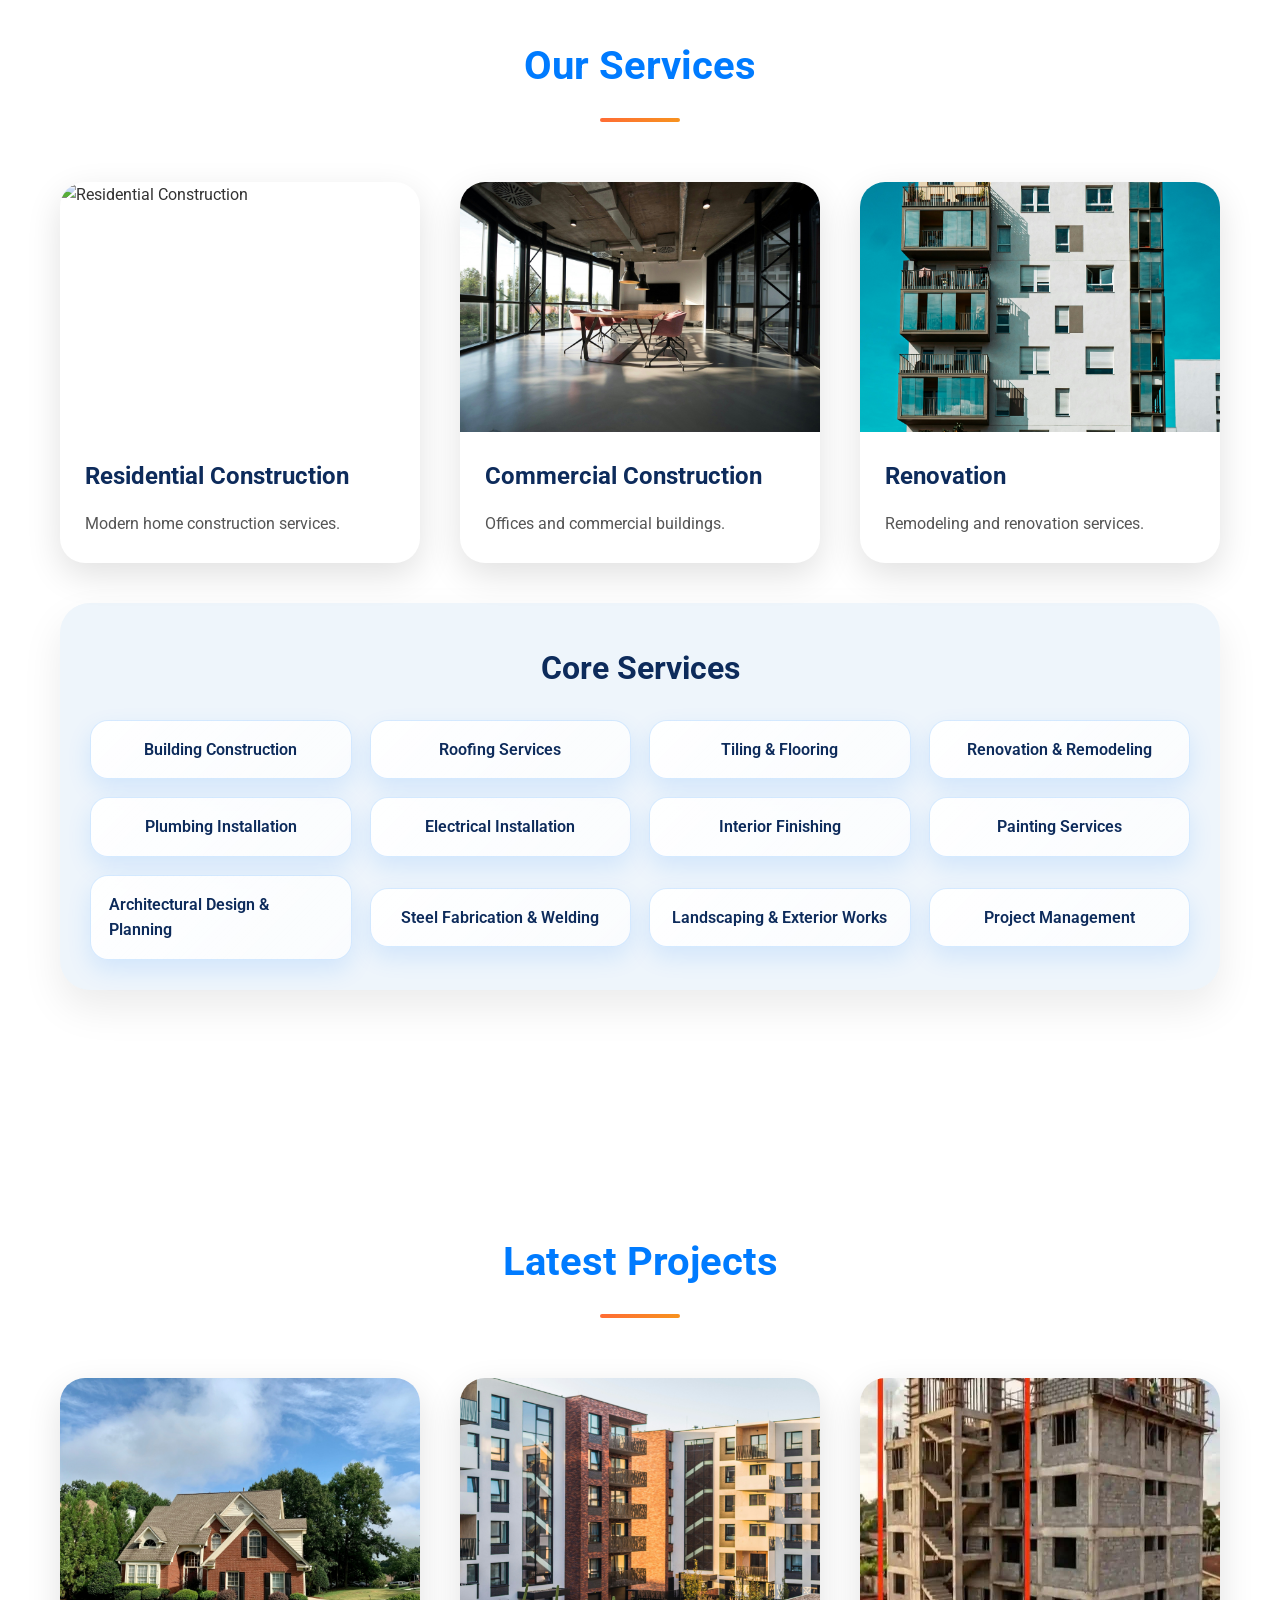
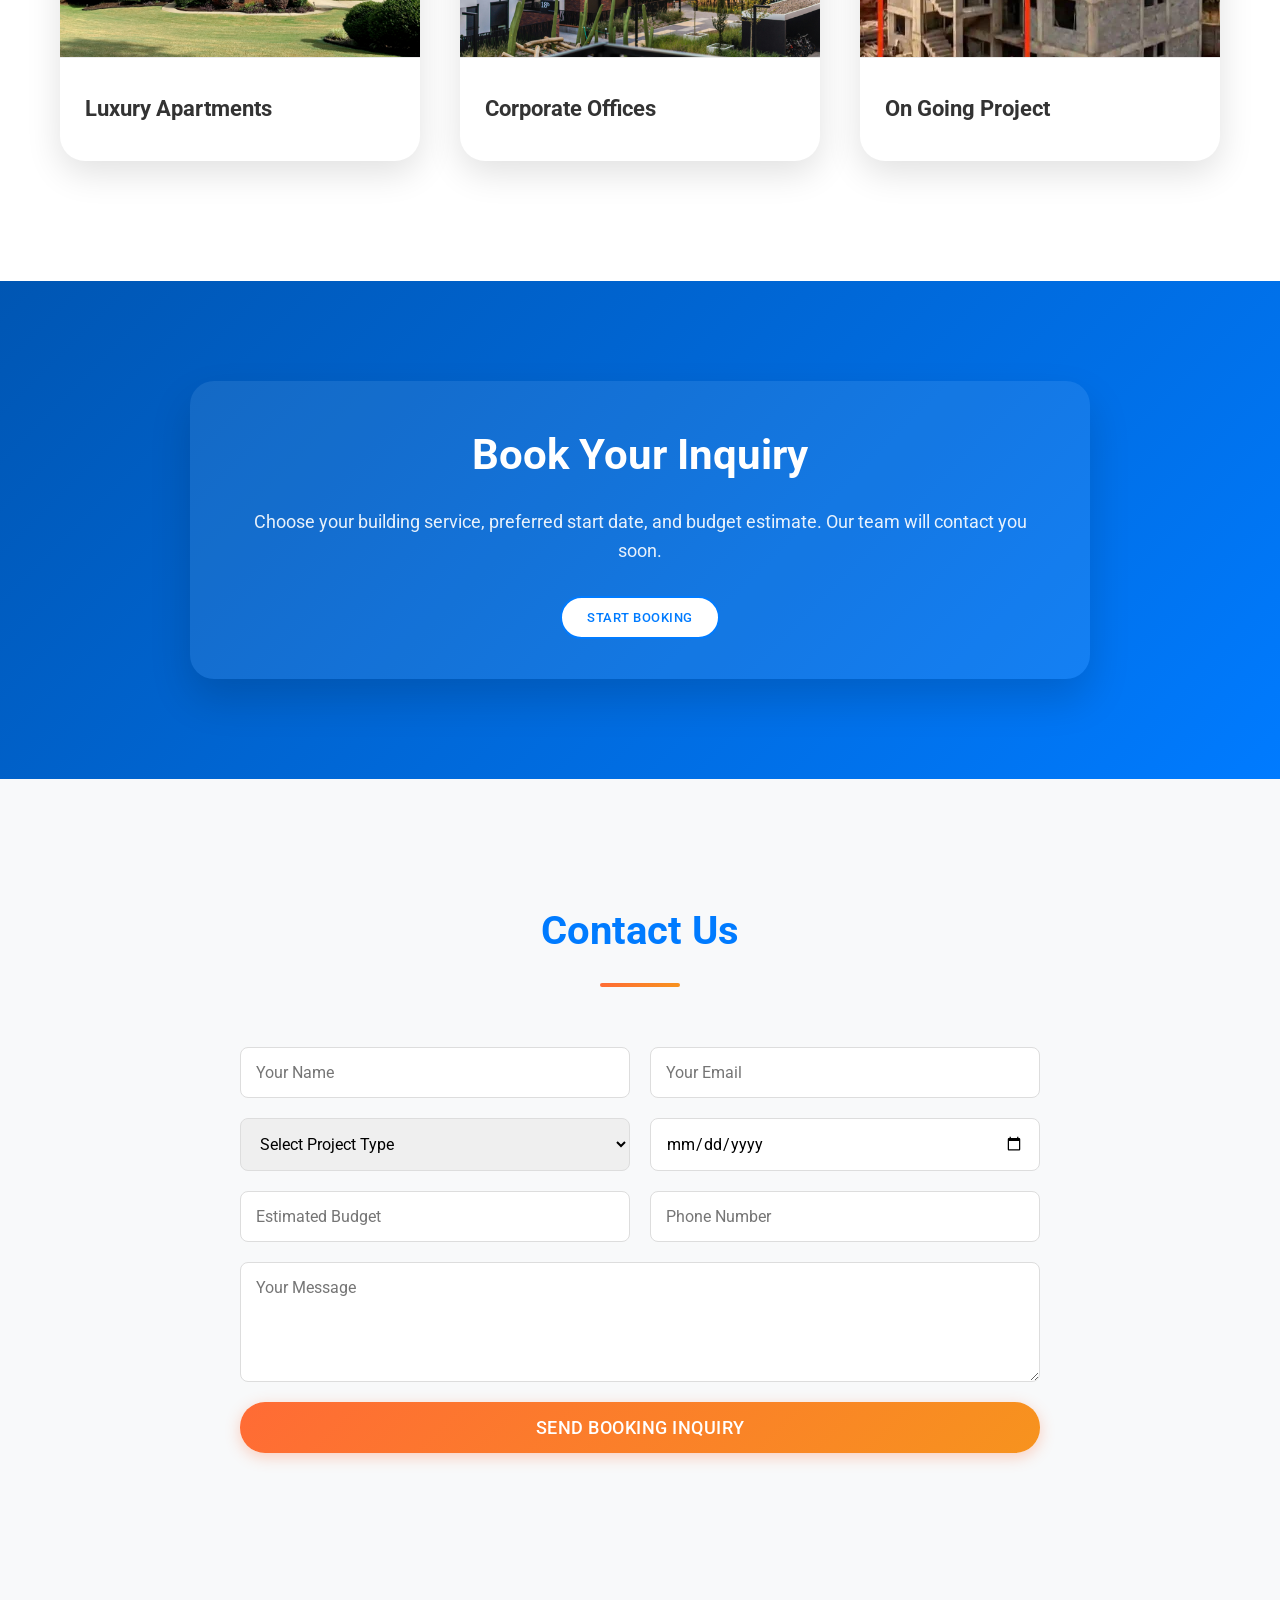
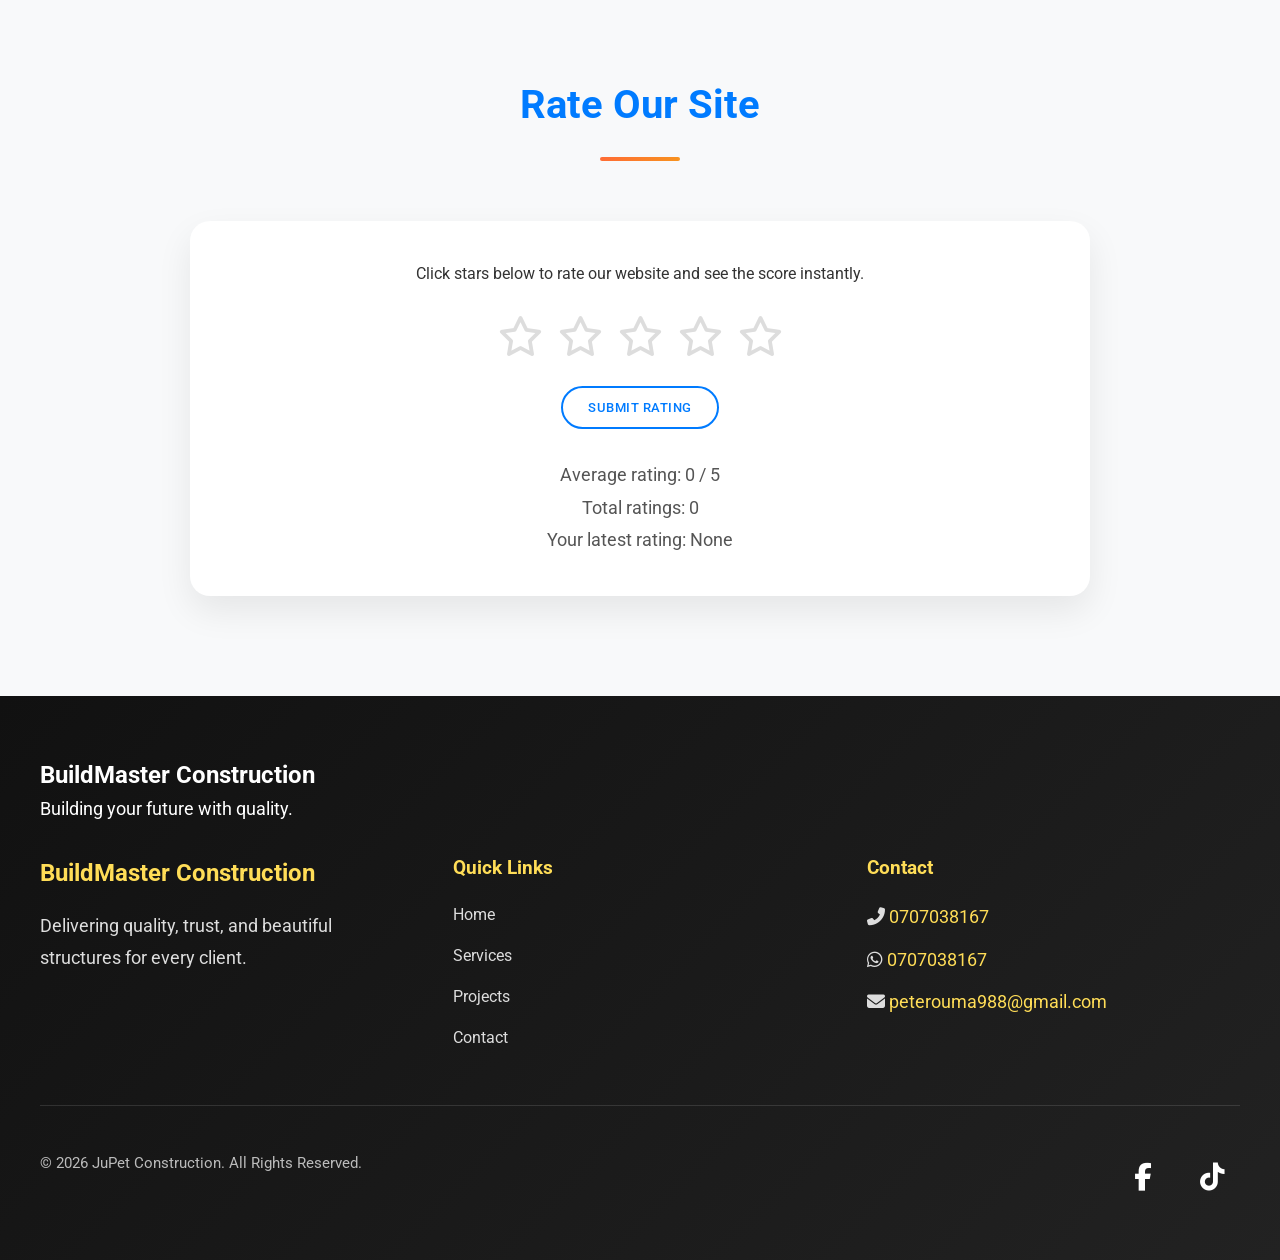
==== commit 0594718f: "Update footer copyright from BuildMaster to JuPet" ====
--- a/index.html
+++ b/index.html
@@ -311,7 +311,7 @@
     </div>
 
     <div class="footer-bottom">
-        <p>© 2026 BuildMaster Construction. All Rights Reserved.</p>
+        <p>© 2026 JuPet Construction. All Rights Reserved.</p>
         <div class="social-icons">
             <a href="https://www.facebook.com/dison.juma.9" target="_blank"><i class="fab fa-facebook-f"></i></a>
             <a href="https://www.tiktok.com/@user7626703558722?_r=1&_t=ZS-96SbNIh5CM9" target="_blank"><i class="fab fa-tiktok"></i></a>
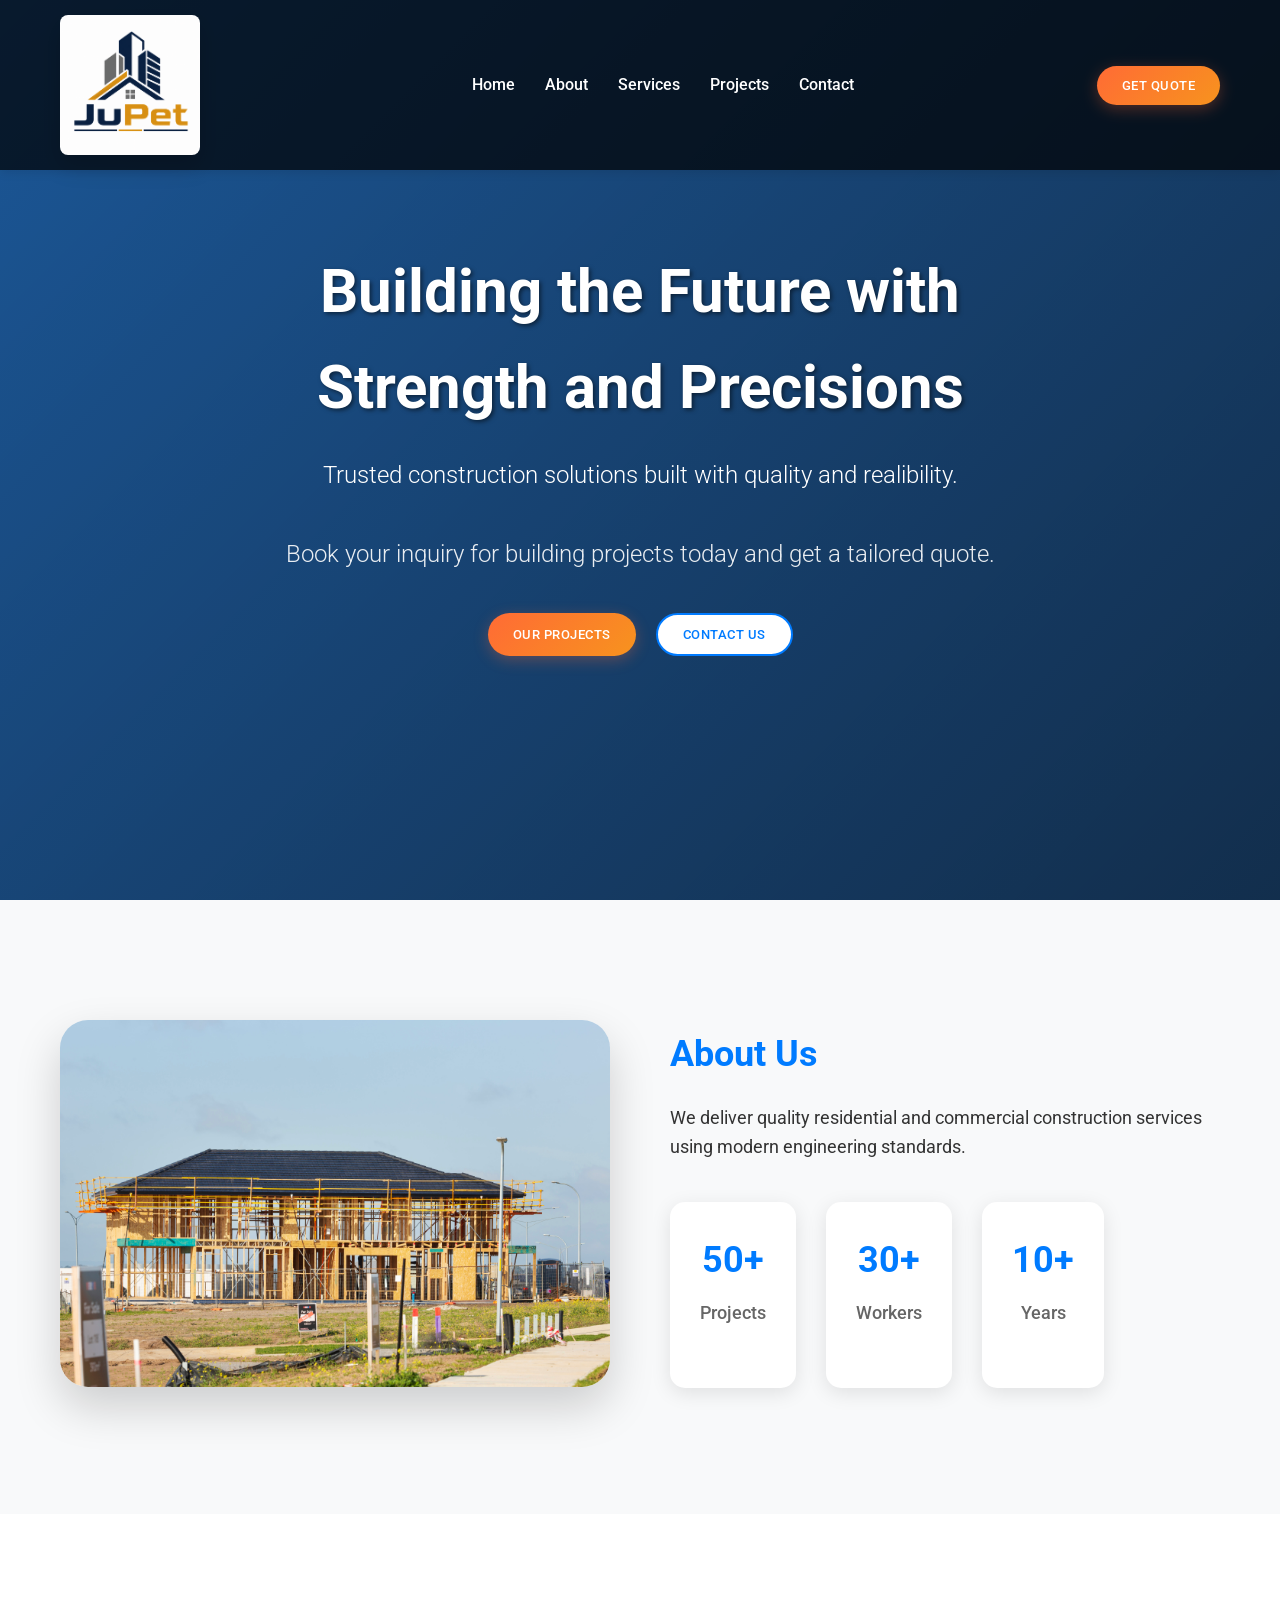
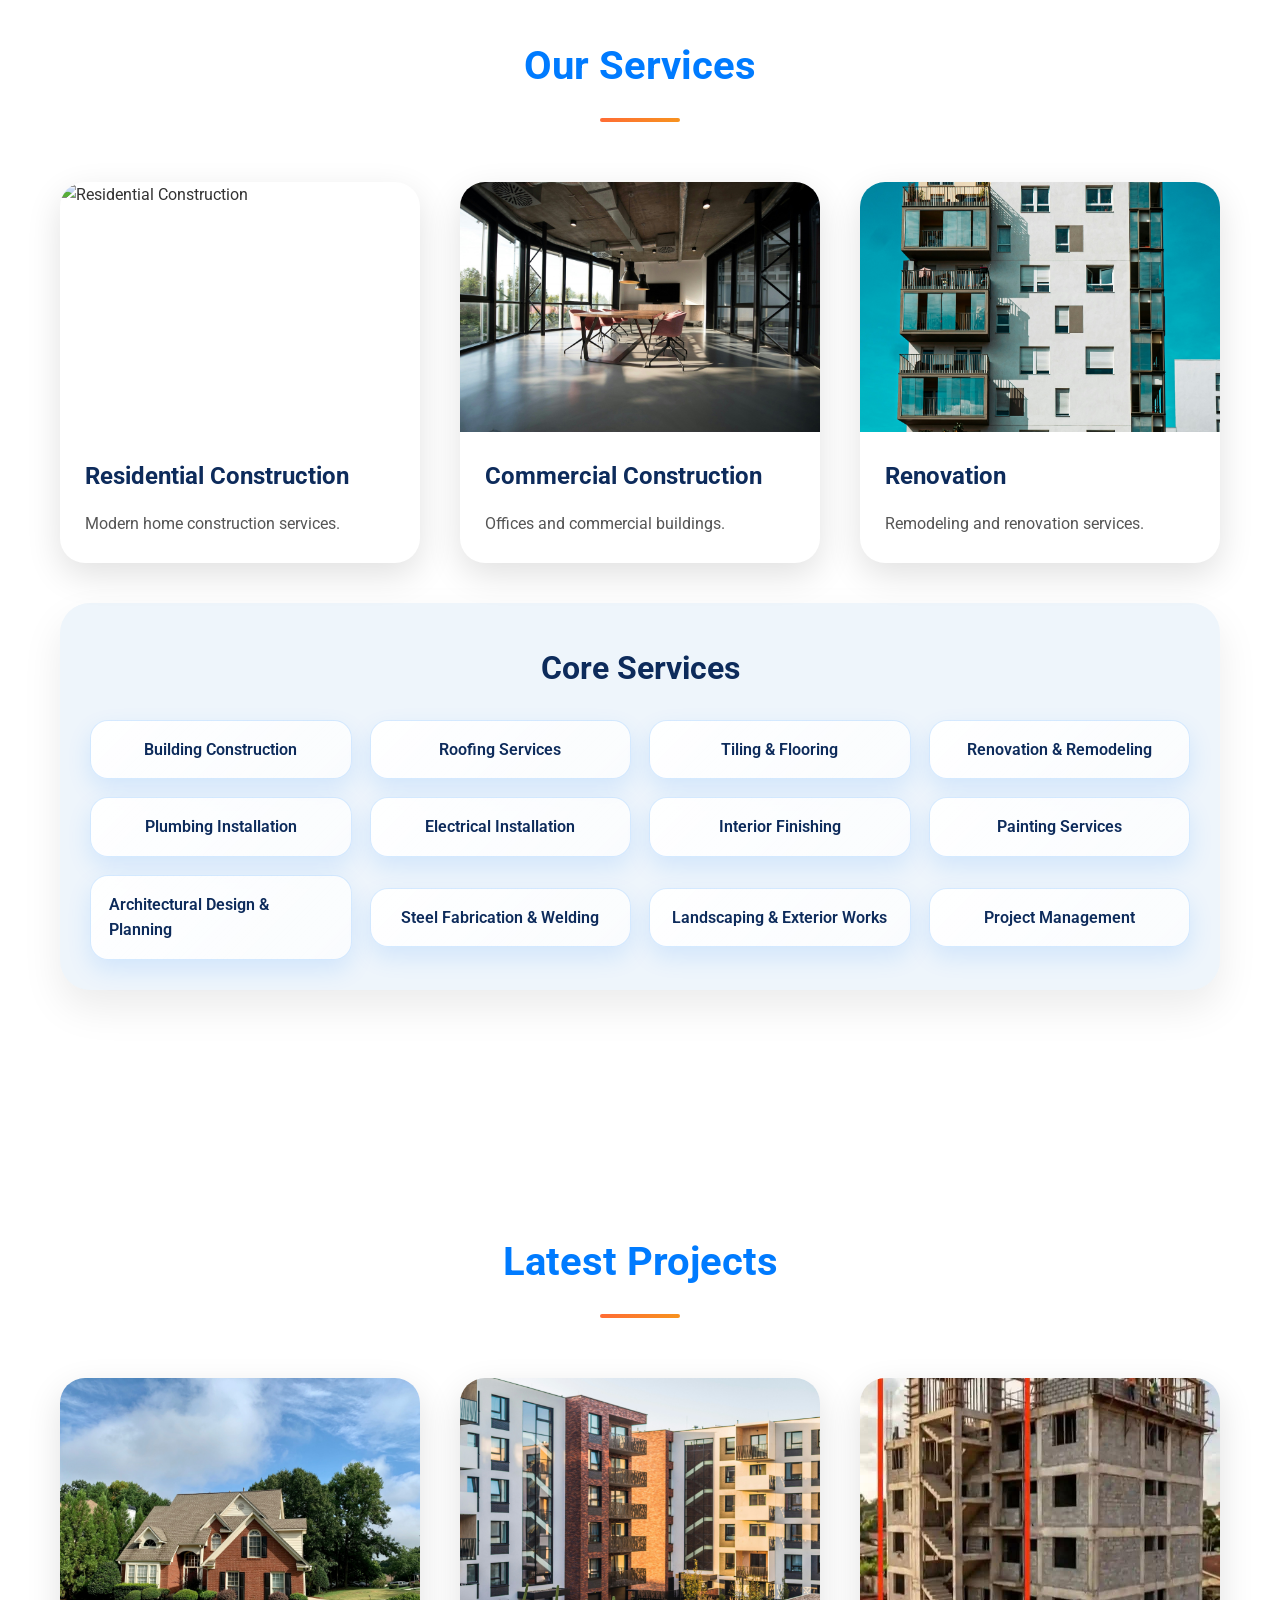
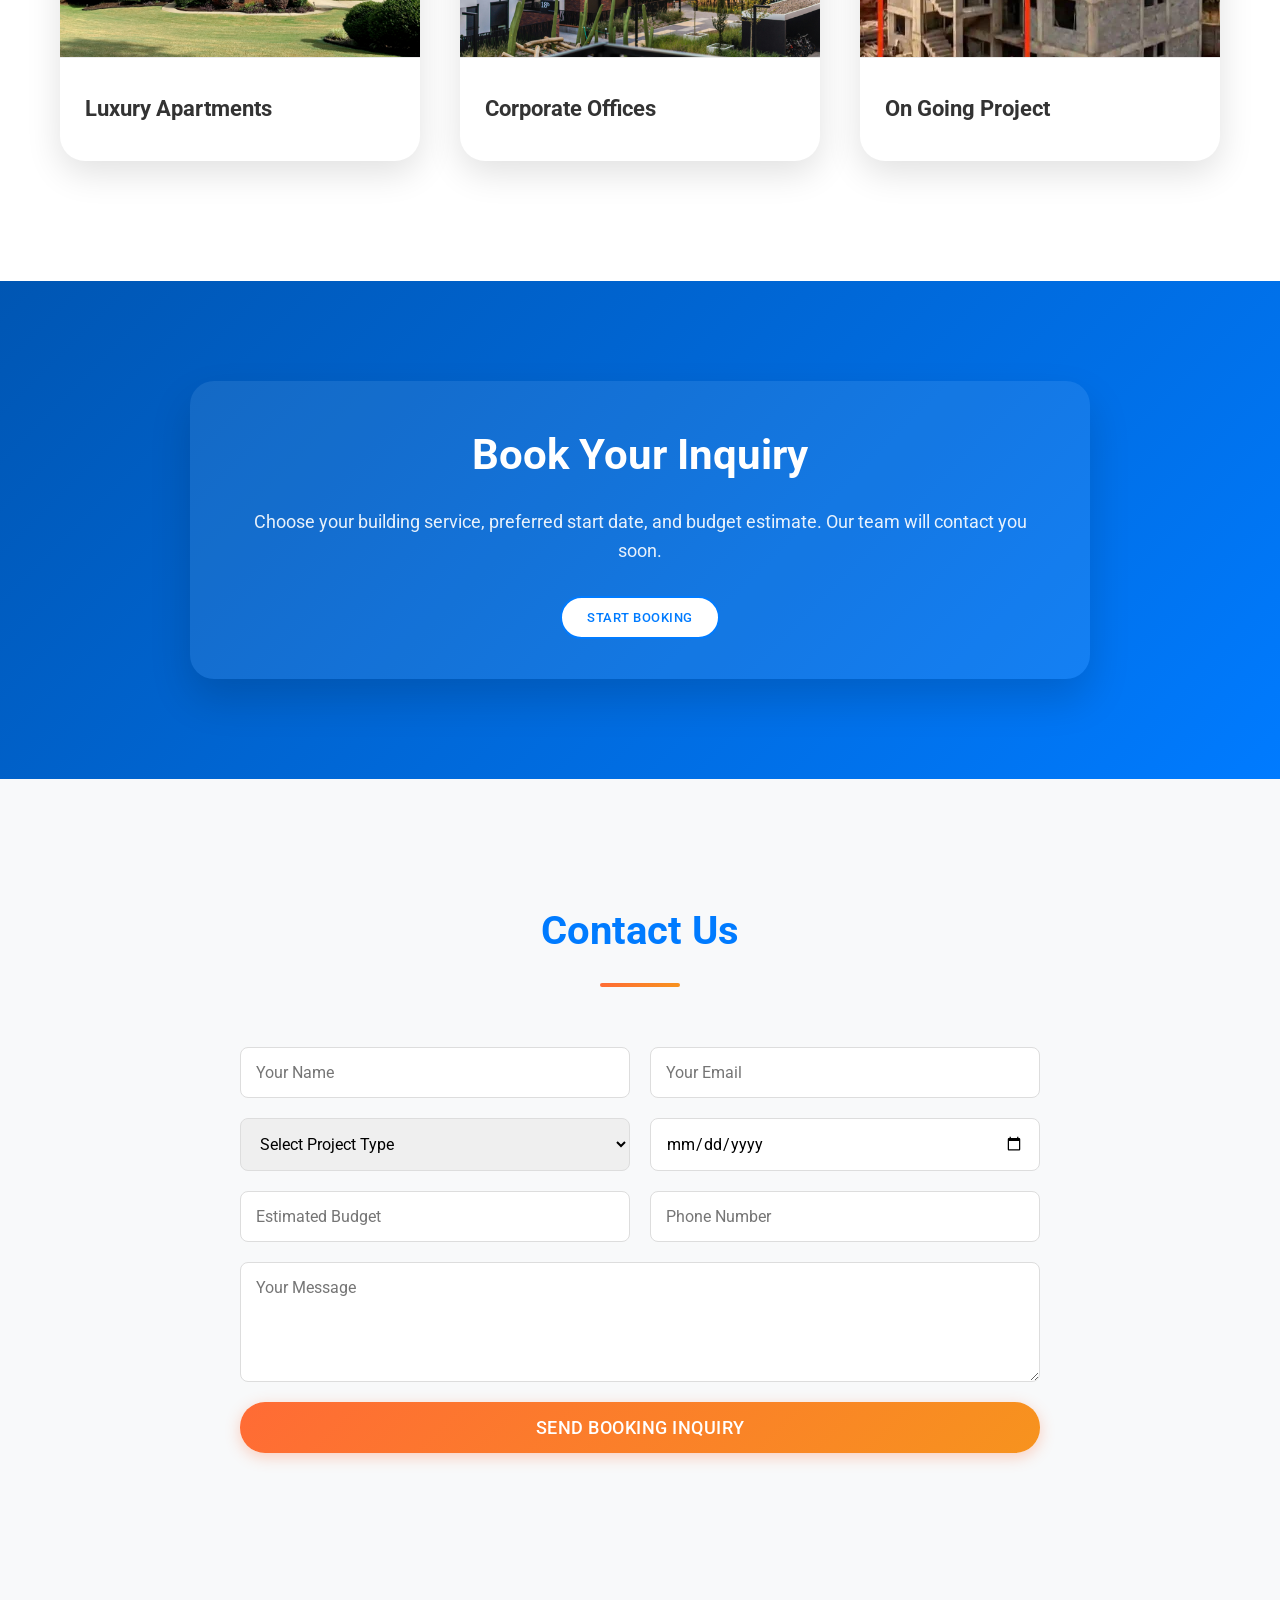
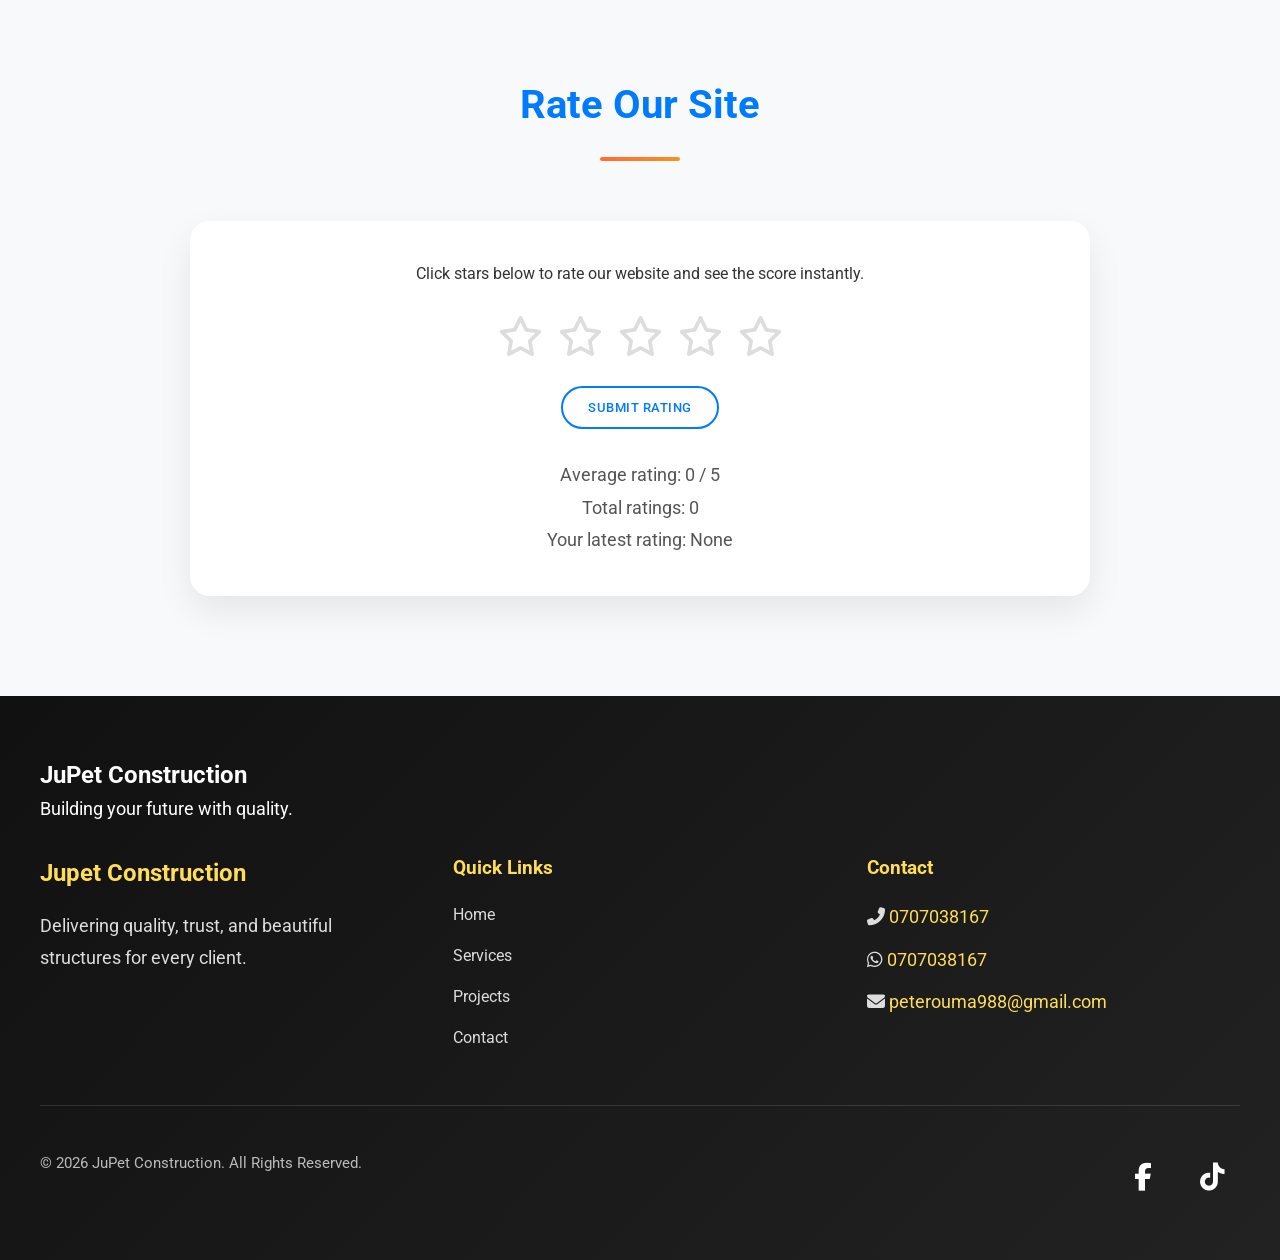
==== commit 69d4b66e: "Update company name from BuildMaster to JuPet" ====
--- a/index.html
+++ b/index.html
@@ -282,7 +282,7 @@
 
 <footer>
 
-    <h2>BuildMaster Construction</h2>
+    <h2>JuPet Construction</h2>
 
     <p>
         Building your future with quality.
@@ -290,7 +290,7 @@
 
     <div class="footer-grid">
         <div class="footer-brand">
-            <h2>BuildMaster Construction</h2>
+            <h2>Jupet Construction</h2>
             <p>Delivering quality, trust, and beautiful structures for every client.</p>
         </div>
 
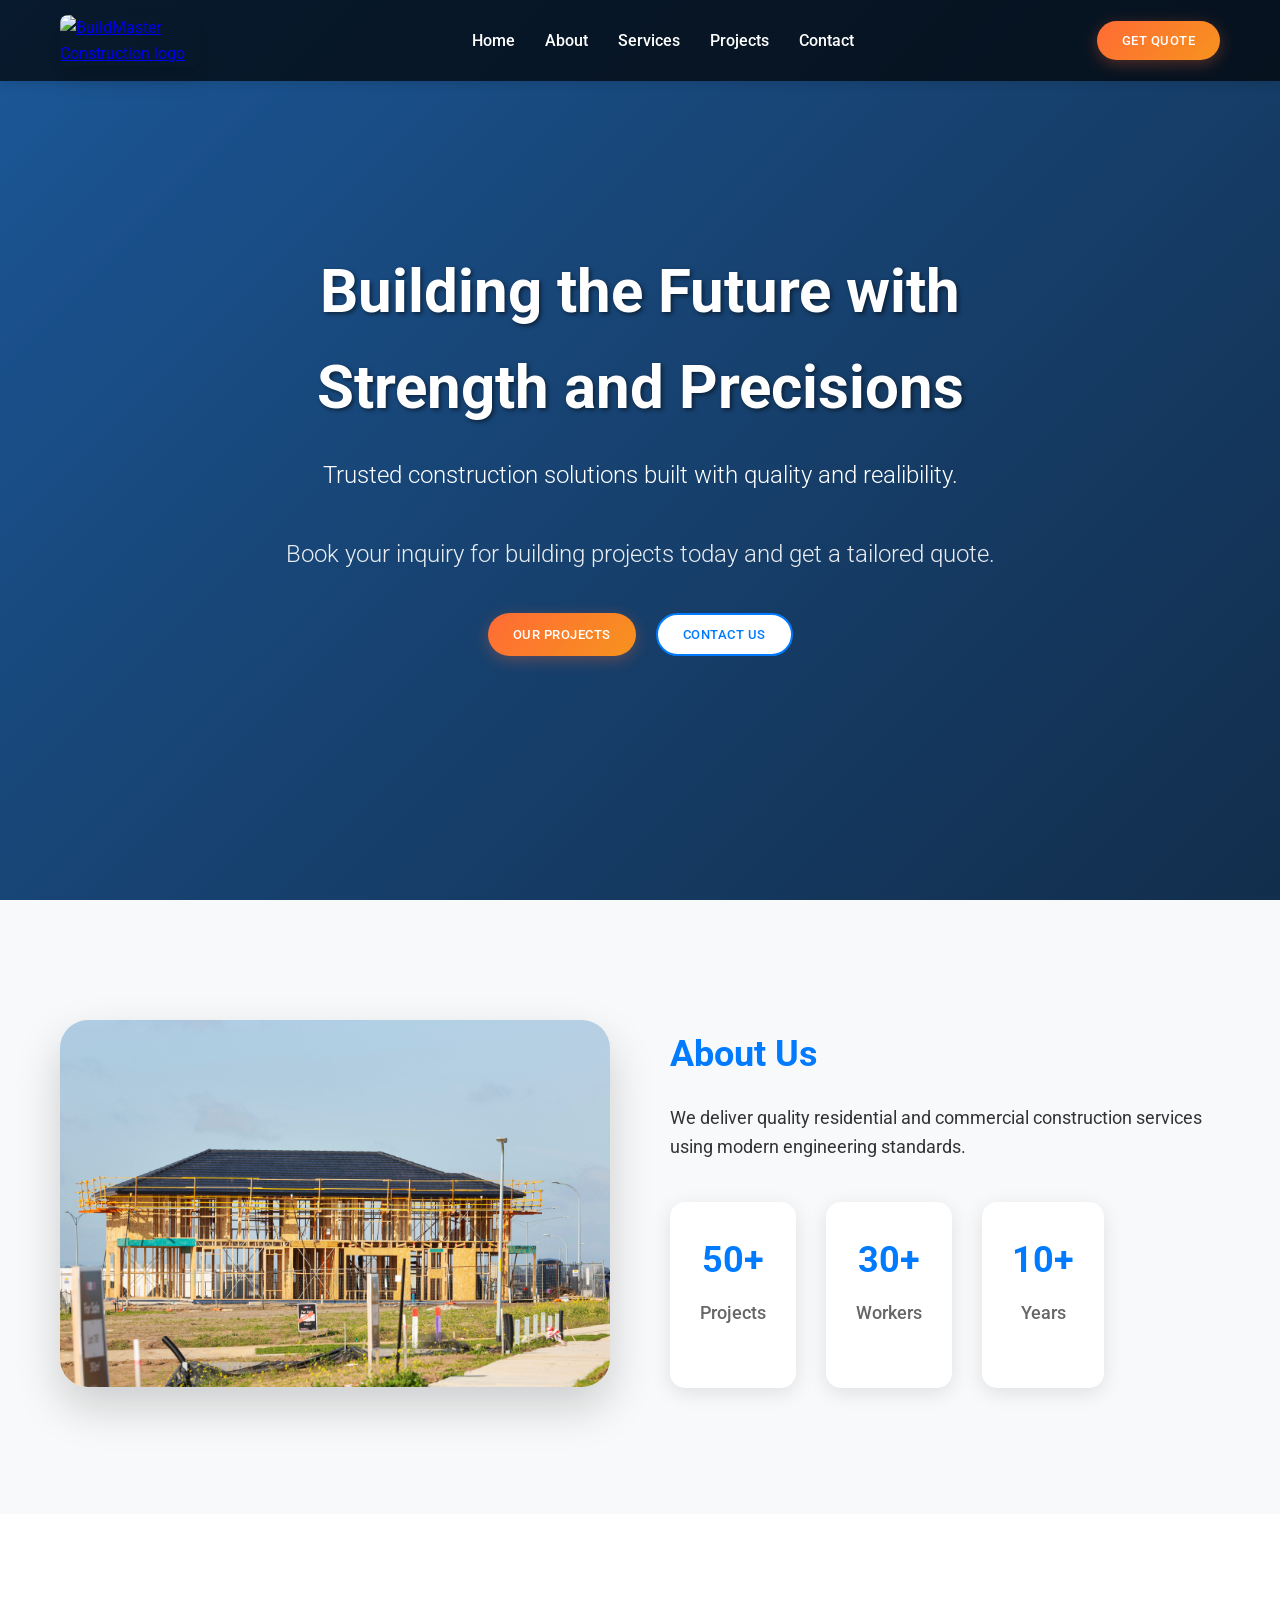
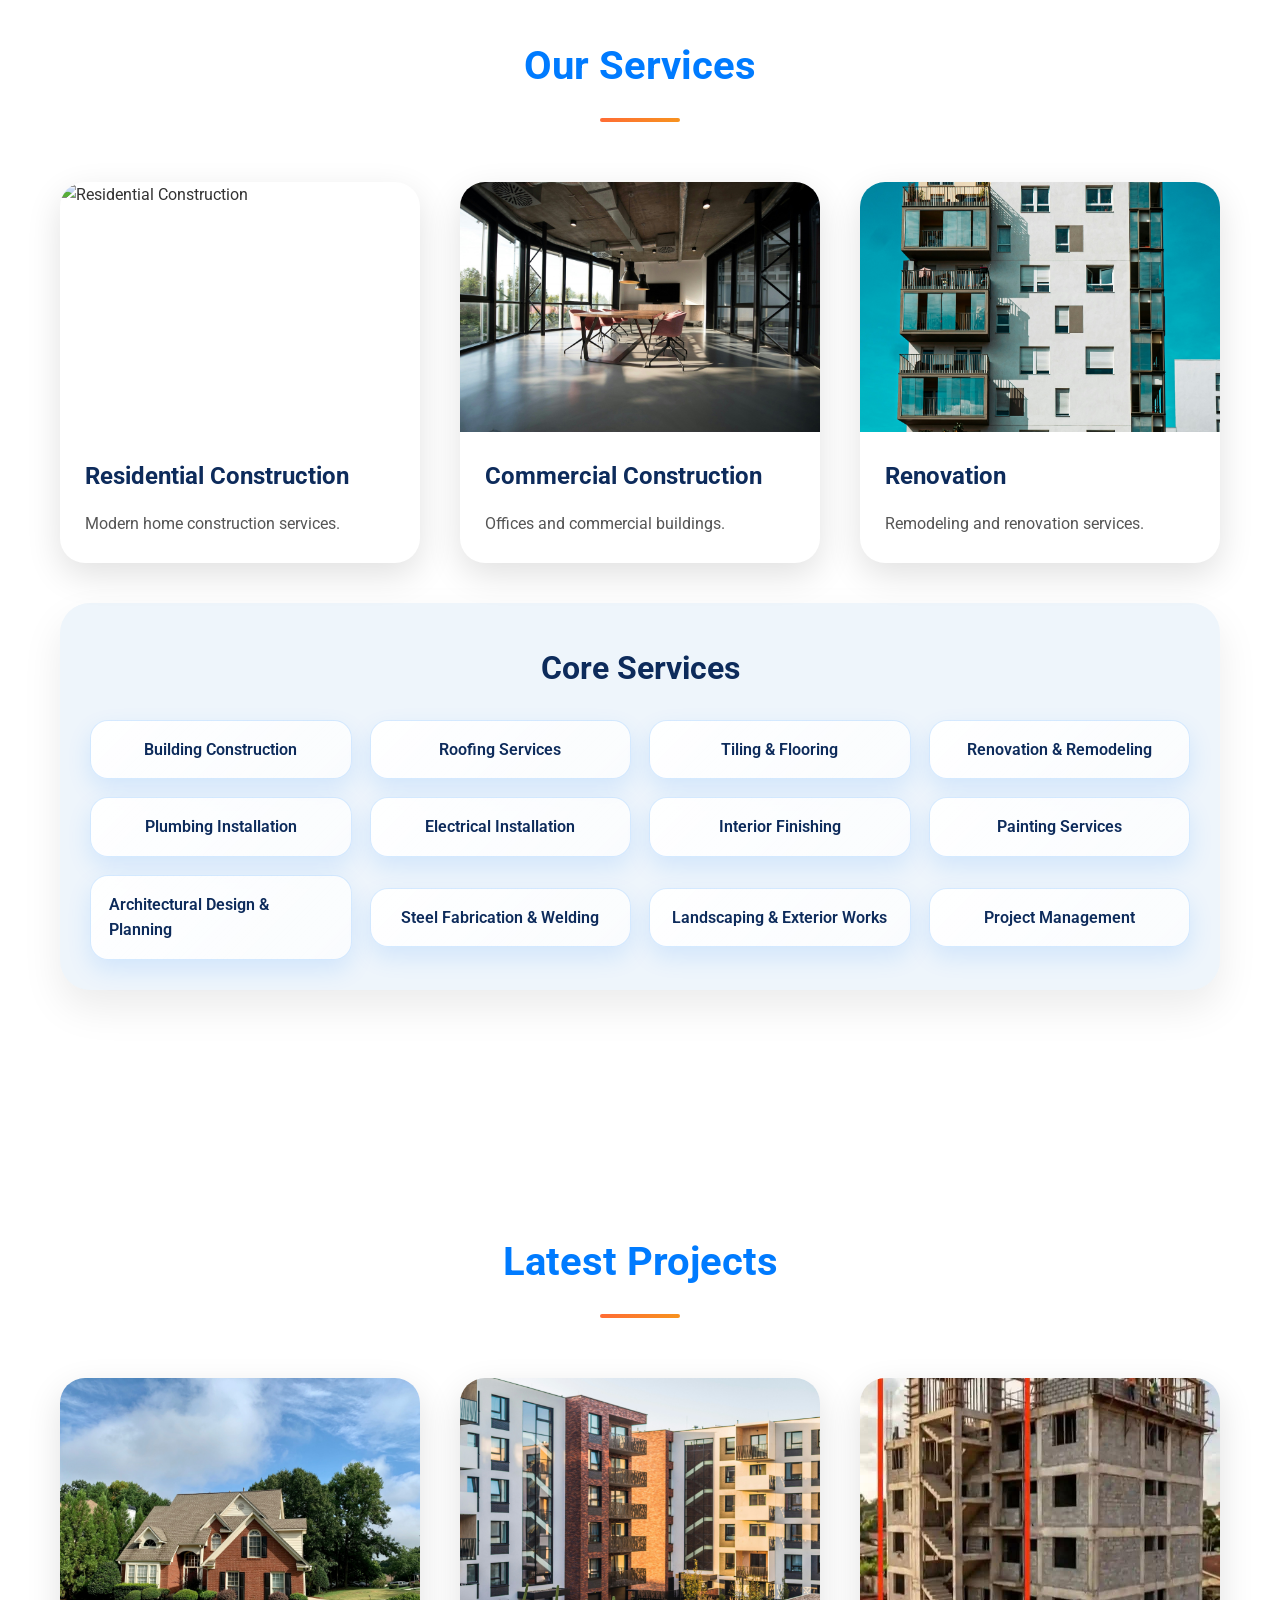
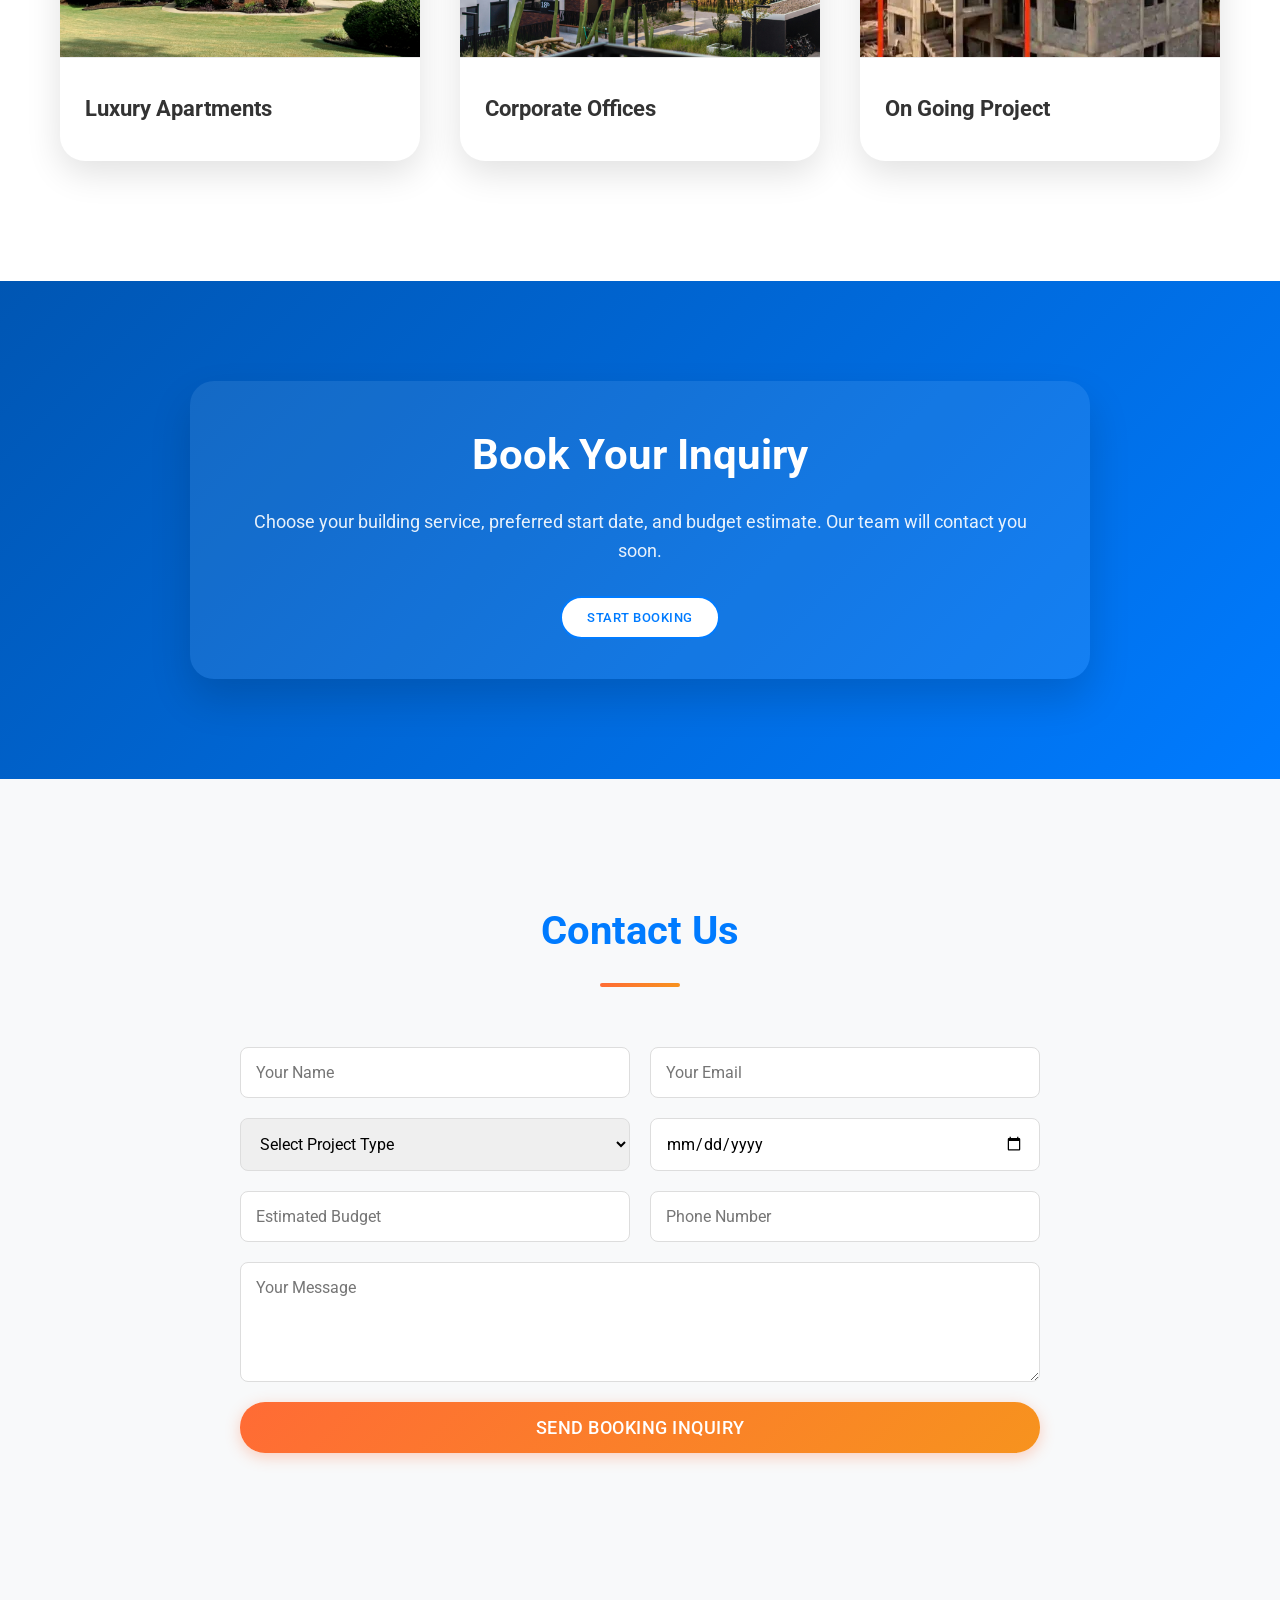
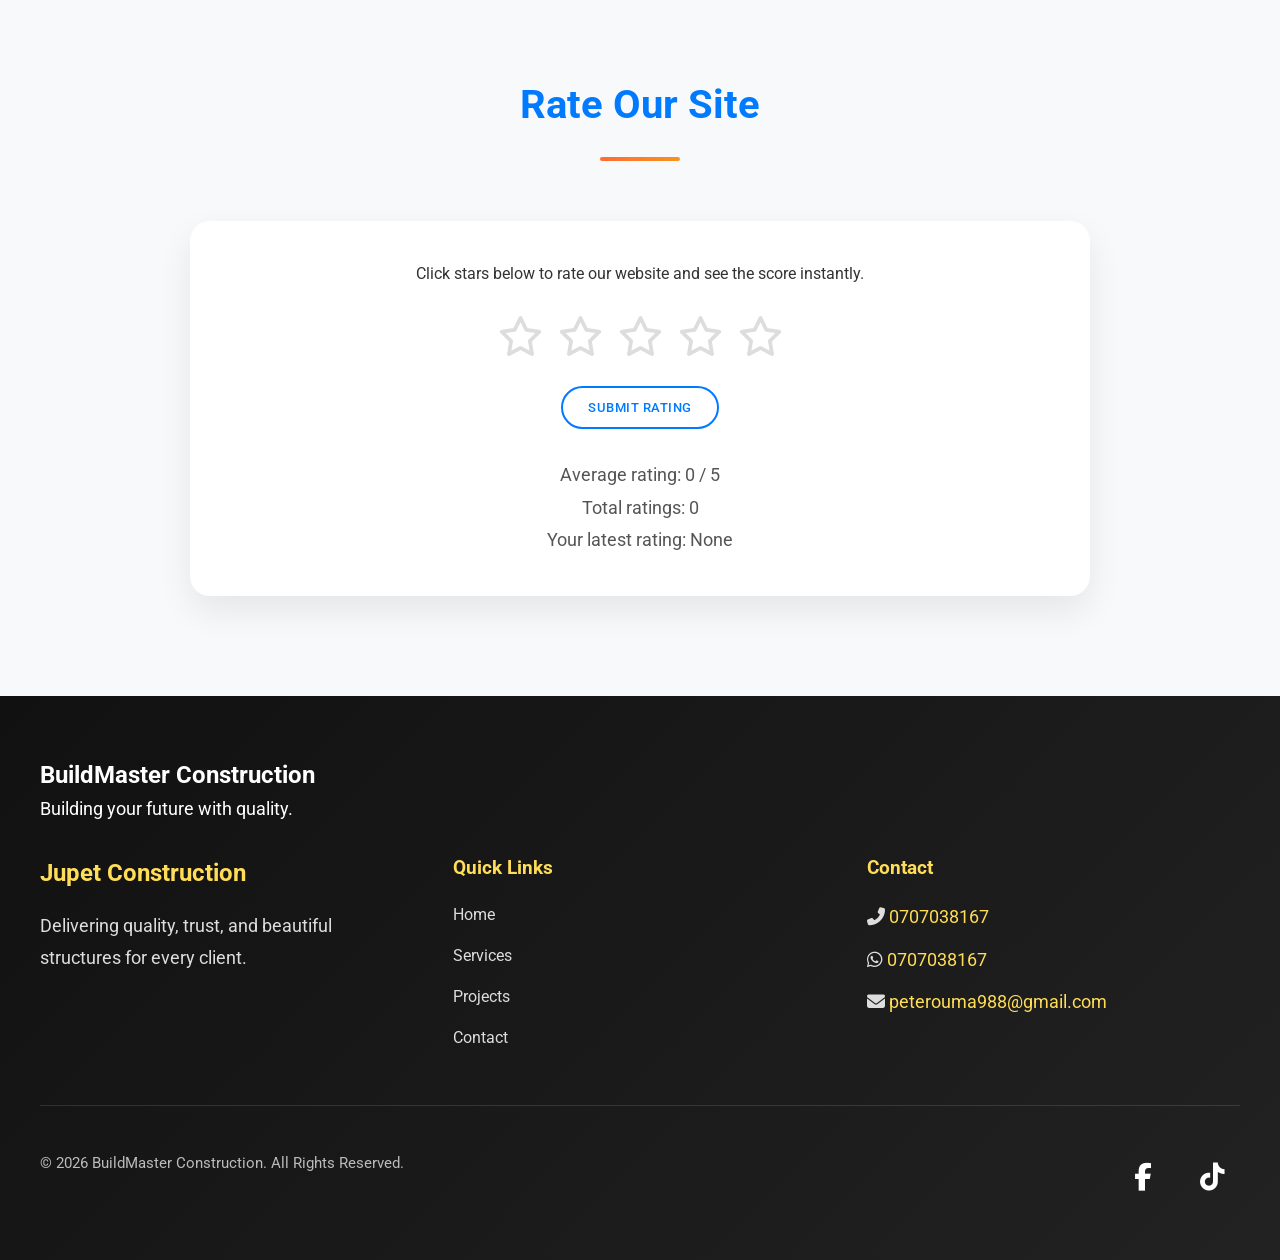
==== commit cba3f202: "Update logo and footer text to BuildMaster" ====
--- a/index.html
+++ b/index.html
@@ -19,7 +19,7 @@
 
        <div class="logo">
         <a href="#" id="logoLink" style="cursor: pointer;">
-            <img src="Images/JuPet_logo.png" alt="BuildMaster Construction logo">
+            <img src="Images/BuildMaster_logo.png" alt="BuildMaster Construction logo">
         </a>
     </div>
 
@@ -282,7 +282,7 @@
 
 <footer>
 
-    <h2>JuPet Construction</h2>
+    <h2>BuildMaster Construction</h2>
 
     <p>
         Building your future with quality.
@@ -311,7 +311,7 @@
     </div>
 
     <div class="footer-bottom">
-        <p>© 2026 JuPet Construction. All Rights Reserved.</p>
+        <p>© 2026 BuildMaster Construction. All Rights Reserved.</p>
         <div class="social-icons">
             <a href="https://www.facebook.com/dison.juma.9" target="_blank"><i class="fab fa-facebook-f"></i></a>
             <a href="https://www.tiktok.com/@user7626703558722?_r=1&_t=ZS-96SbNIh5CM9" target="_blank"><i class="fab fa-tiktok"></i></a>
--- a/style.css
+++ b/style.css
@@ -110,7 +110,7 @@
 
 .hero{
     height:100vh;
-    background:linear-gradient(135deg, rgba(0,123,255,0.82), rgba(0,86,179,0.82)), url('images/hero.jpg');
+    background:linear-gradient(135deg, rgba(0,123,255,0.82), rgba(0,86,179,0.82));
     background-size:cover;
     background-position:center;
     background-repeat:no-repeat;
@@ -706,4 +706,4 @@
     .hero-content h1{
         font-size:32px;
     }
-}+}
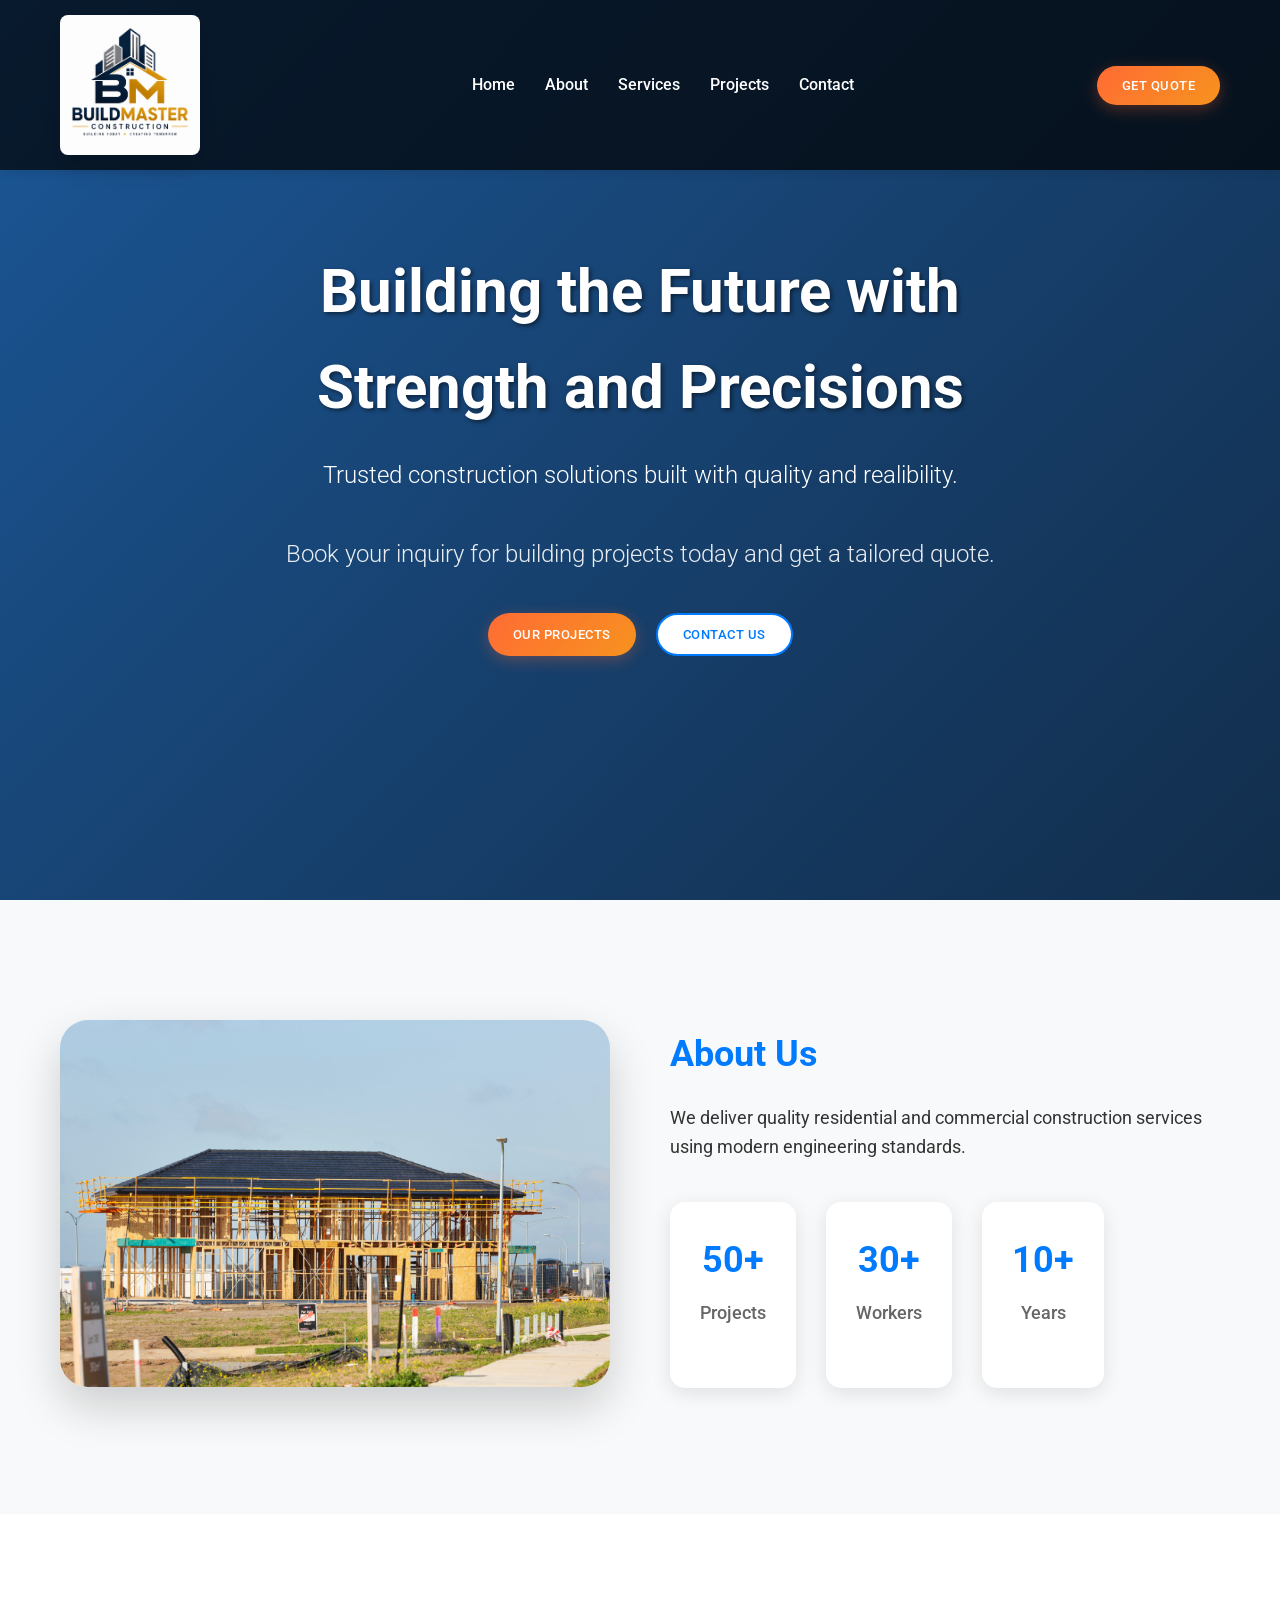
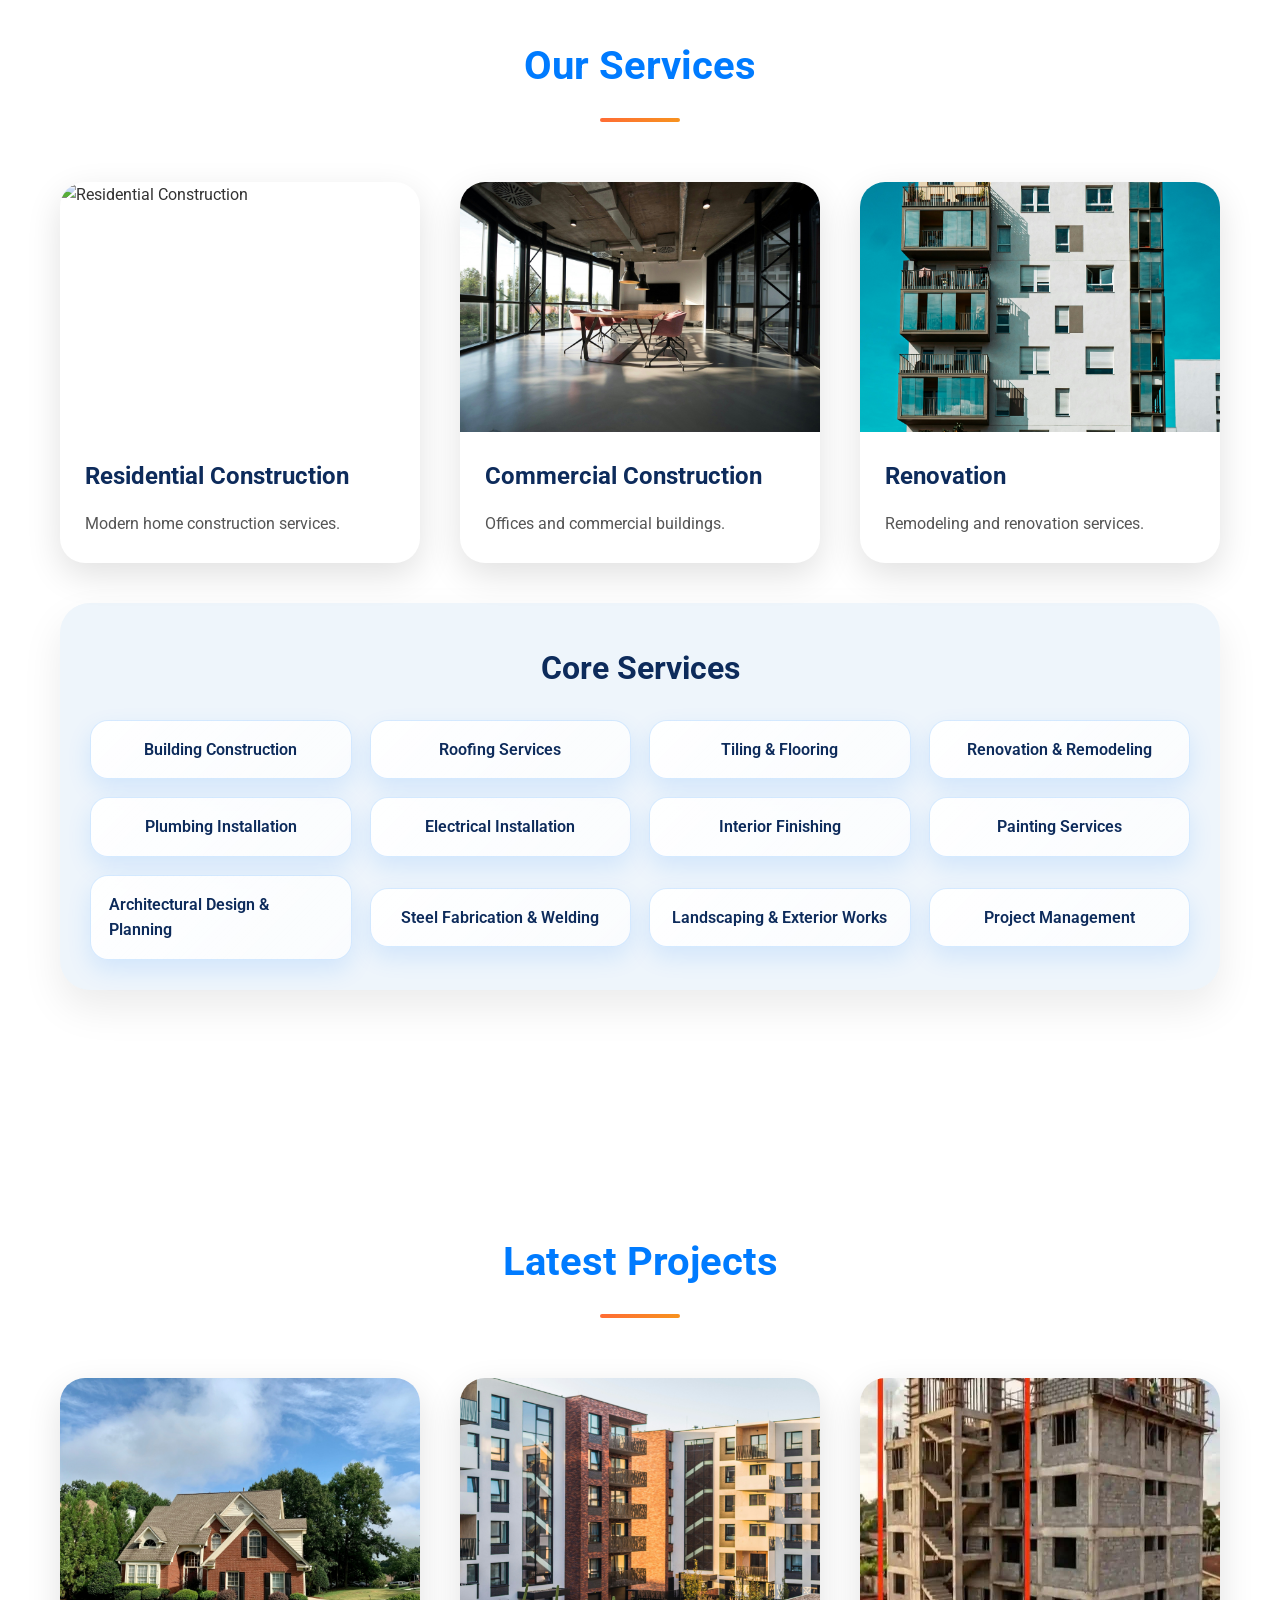
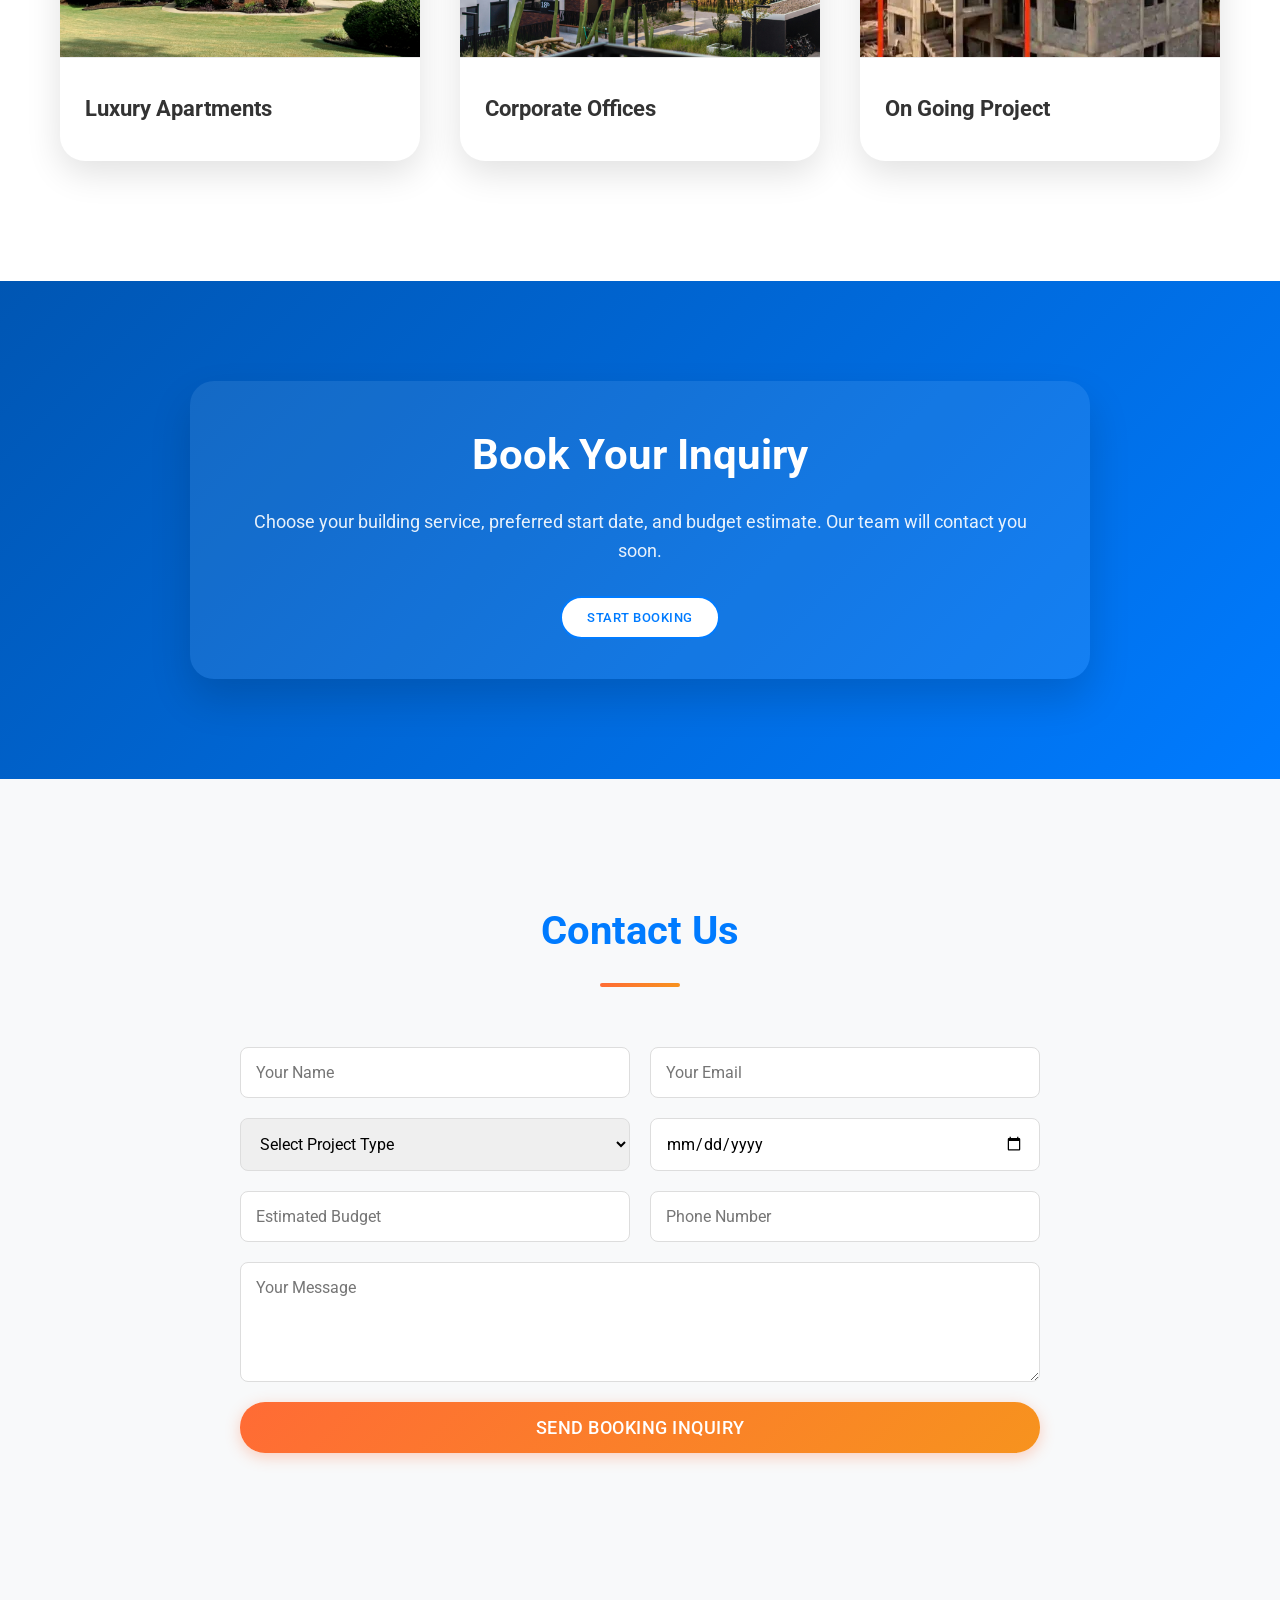
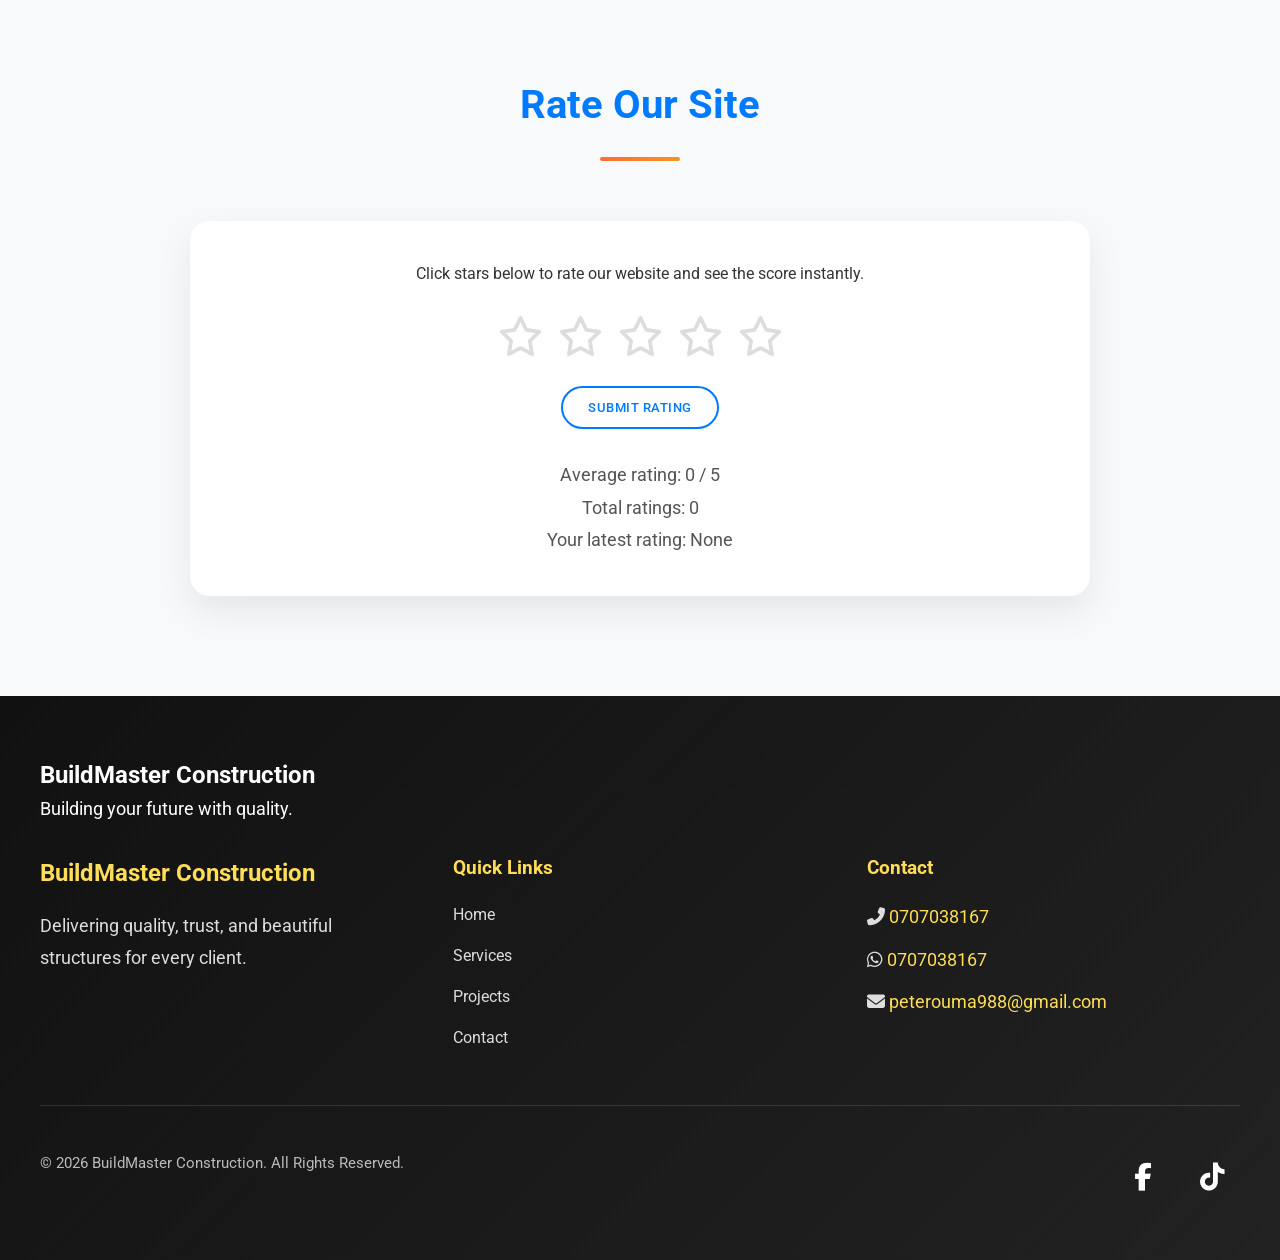
==== commit 175f7d81: "Update logo and footer brand name to BuildMaster" ====
--- a/index.html
+++ b/index.html
@@ -19,7 +19,7 @@
 
        <div class="logo">
         <a href="#" id="logoLink" style="cursor: pointer;">
-            <img src="Images/BuildMaster_logo.png" alt="BuildMaster Construction logo">
+            <img src="Images/BuildMaster_Logo.png" alt="BuildMaster Construction logo">
         </a>
     </div>
 
@@ -290,7 +290,7 @@
 
     <div class="footer-grid">
         <div class="footer-brand">
-            <h2>Jupet Construction</h2>
+            <h2>BuildMaster Construction</h2>
             <p>Delivering quality, trust, and beautiful structures for every client.</p>
         </div>
 
